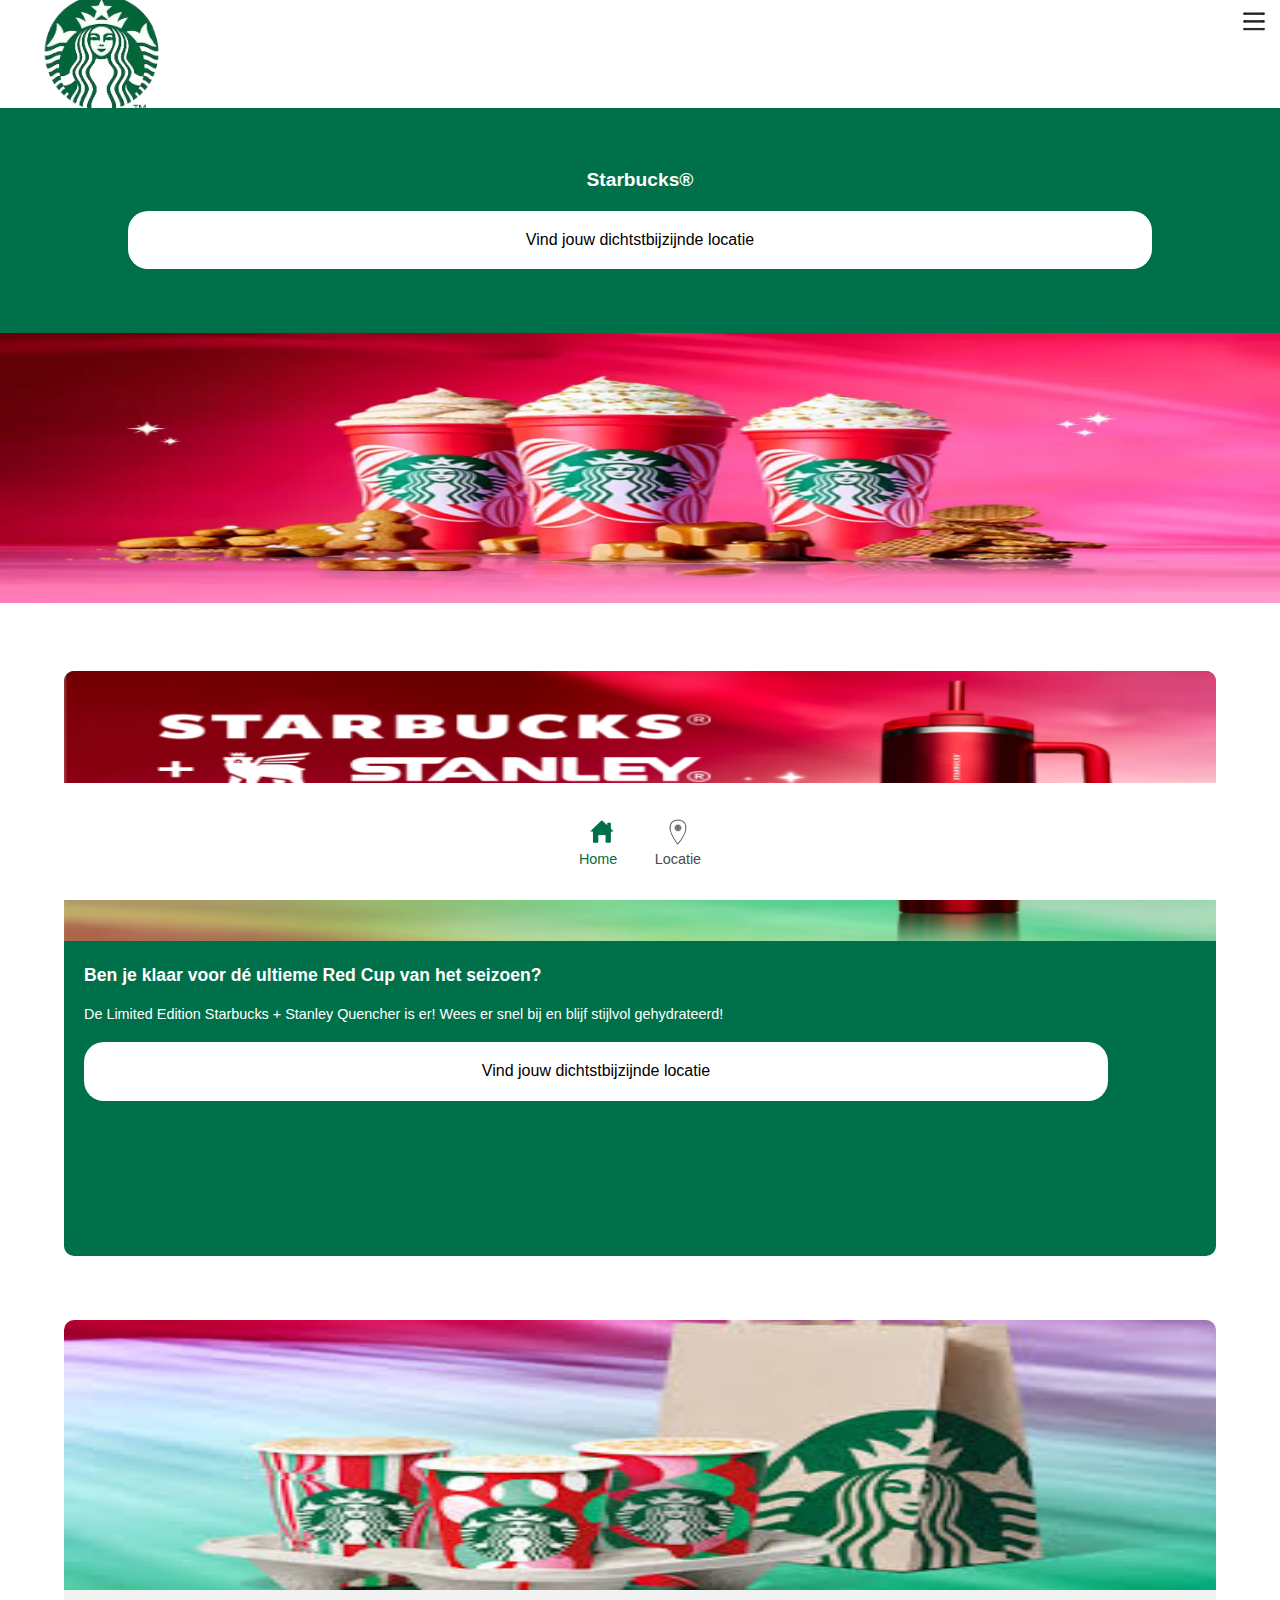
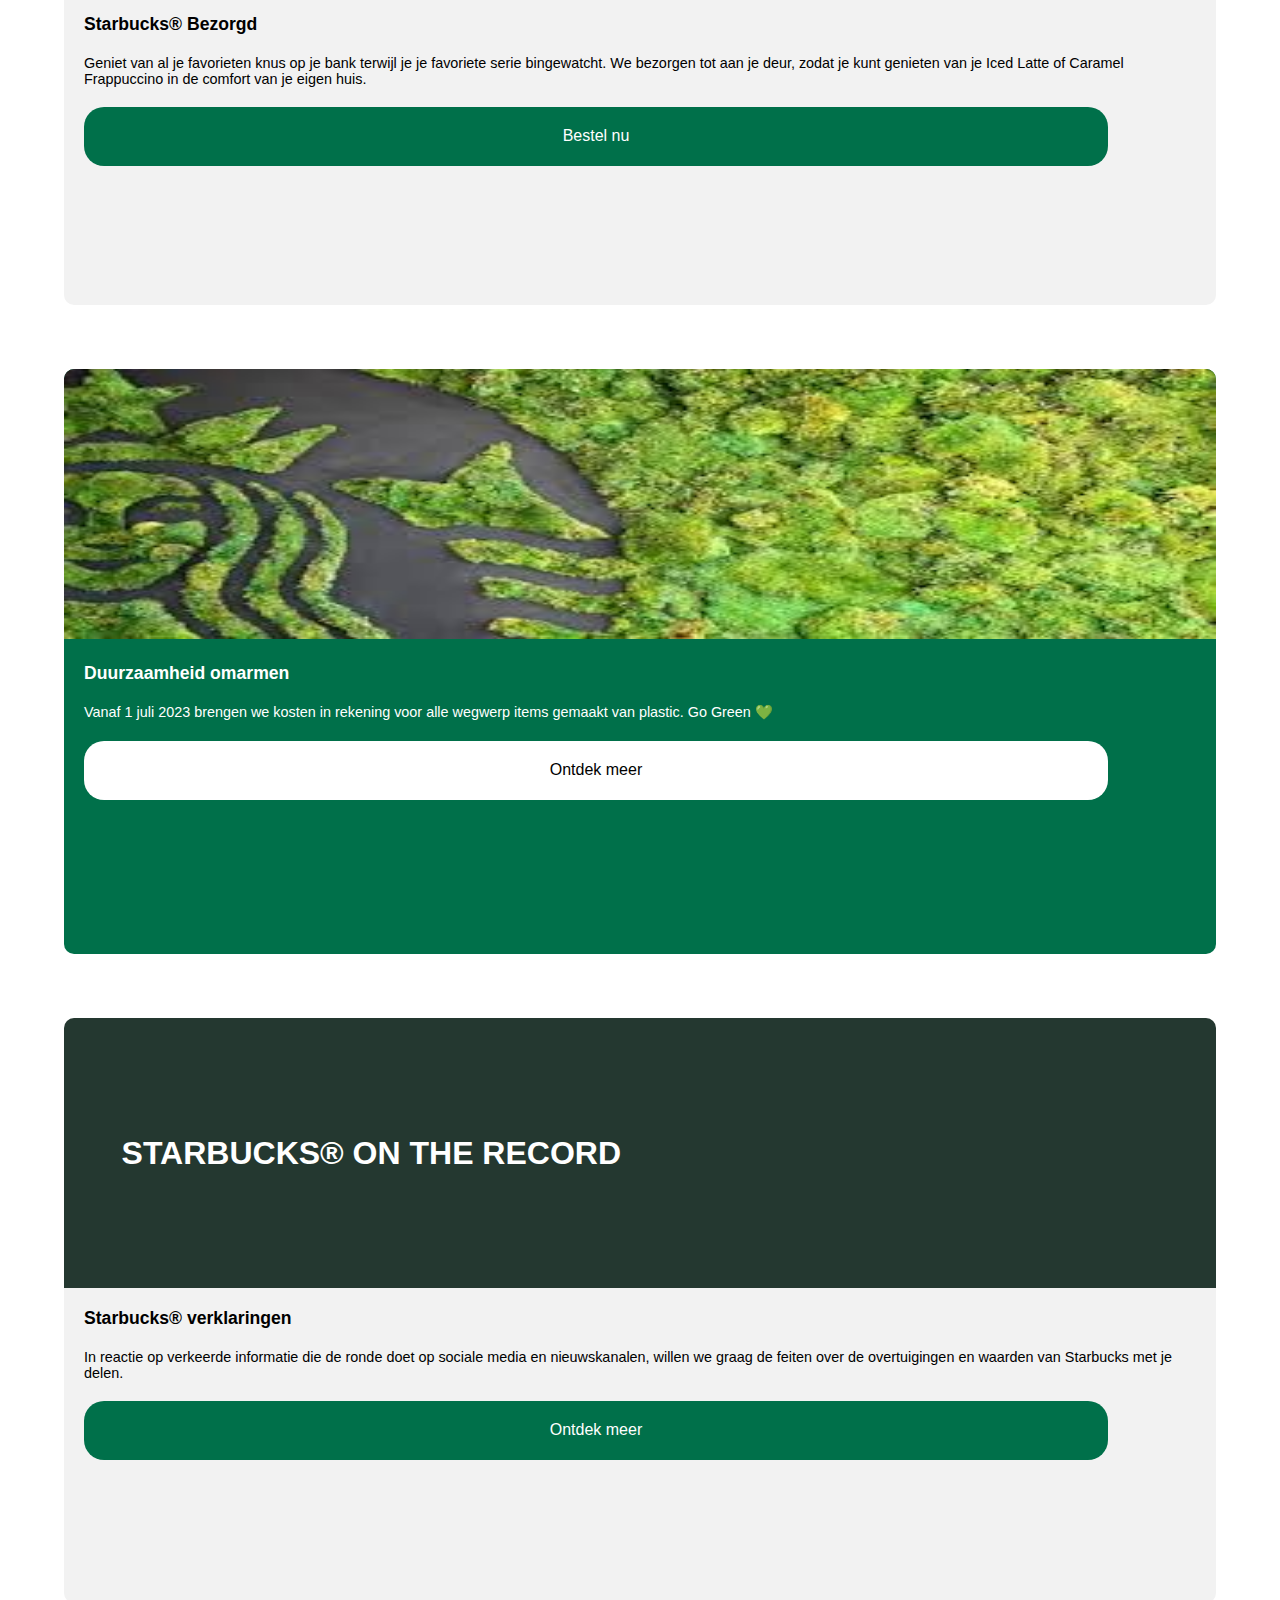
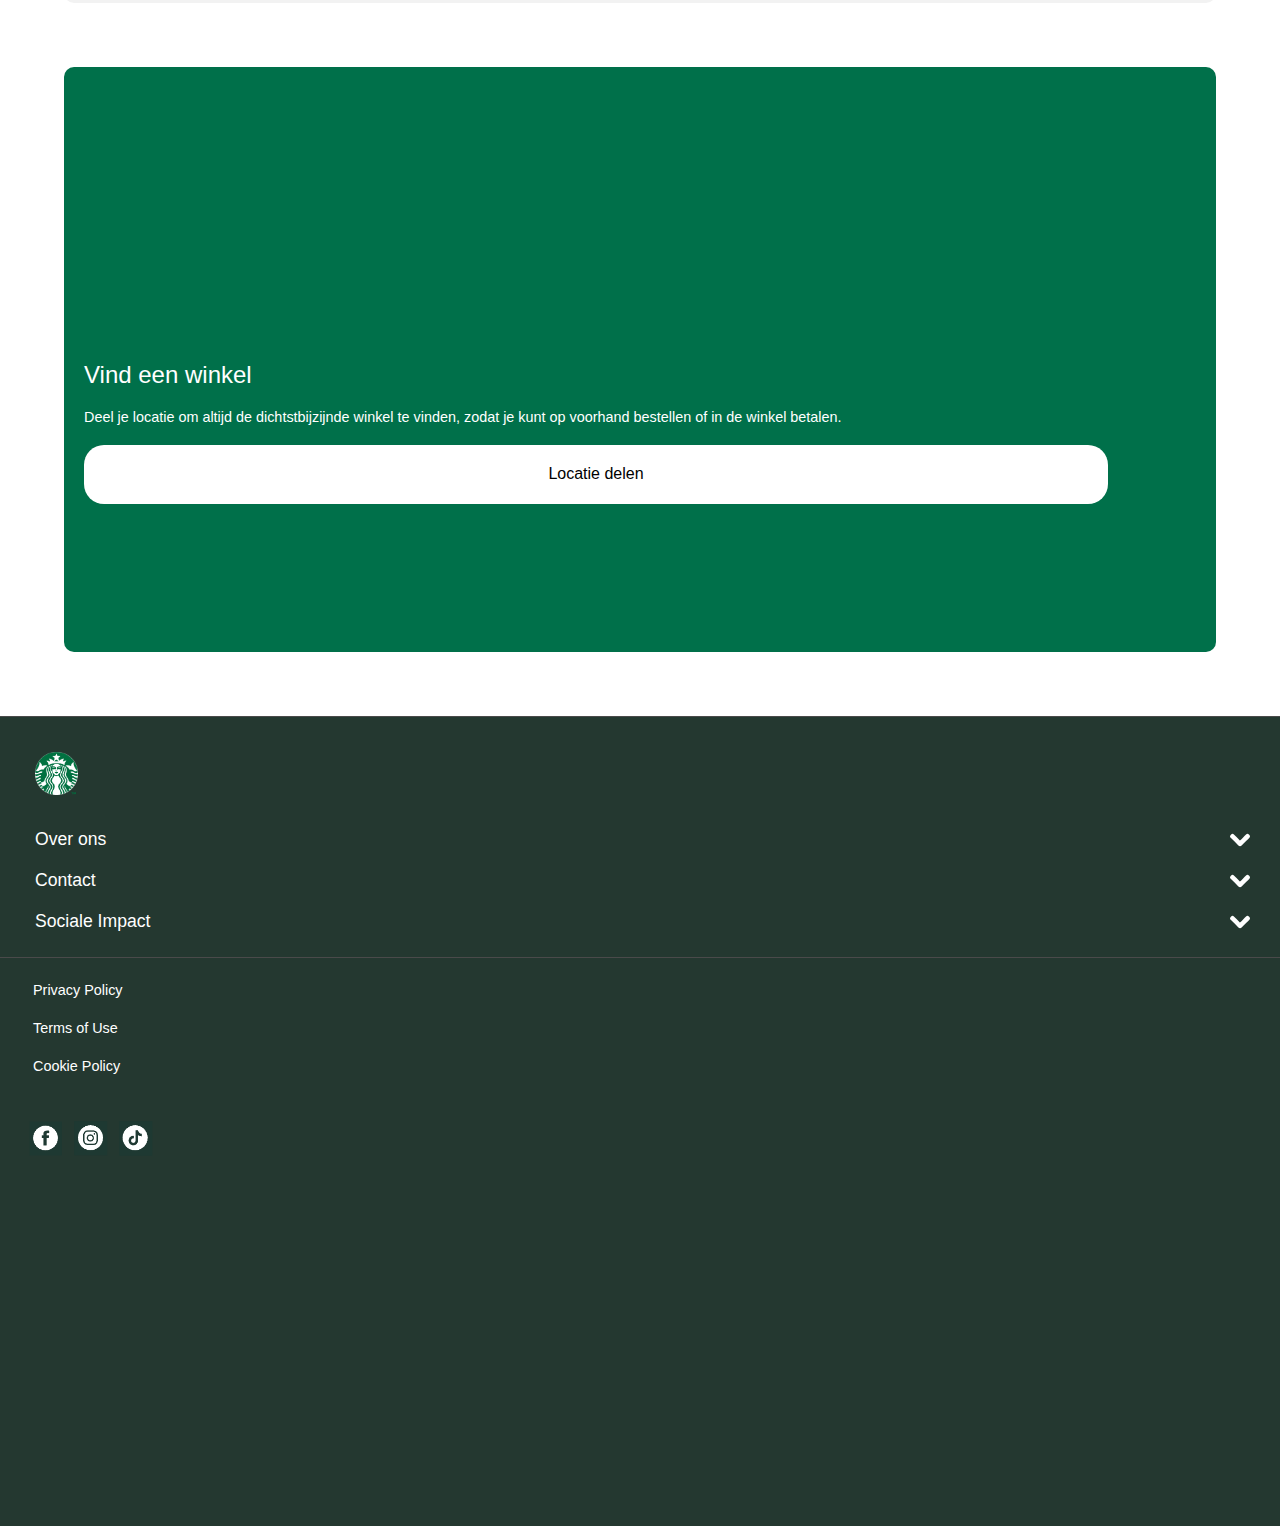
==== index.html @ 9bead836 "javascript onderdelen toegevoegd en pagina 2 begonnen" ====
<!DOCTYPE html>
<html lang="nl">
	
	<head>
		<meta charset="UTF-8">
		<meta name="author" content="Tessa Strijbis">
		<meta name="viewport" content="width=device-width, initial-scale=1">
		<title>Homepagina | Starbucks</title>
		
		<link href="styles/style.css" rel="stylesheet">
		<link rel="icon" type="image/svg+xml" href="images/logo.svg">
	</head>

	<body>
		<header>
			<a href="#"><img src="images/logo.svg" alt="Dit is een afbeelding van het logo van Starbucks."></a>
			<button aria-hidden="true"><img src="images/afbeelding_hamburger-menu.png" alt=""></button>

			<nav>
				<button aria-hidden="true">
					<img src="images/afbeelding_menu_sluiten.png" alt="">
				</button>

				<div>
					<ul class="menu_onderdeel_1">
						<li><a class="huidige_pagina">Home</a></li>
						<li><a href="#">Menu</a></li>
						<li><a href="#">Onze koffies</a></li>
						<li><a href="#">Bezorging</a></li>
						<li><a href="#">Verantwoordelijkheid</a></li>
						<li><a href="#">Carrière</a></li>
						<li><a href="#">Studentenkorting</a></li>
					</ul>
			
					
					<a href="#">Vind een winkel</a>
					
					<details>
						<summary>Nederlands</summary>
						<ul>
							<li><a href="#">English</a></li>
							<li><a href="#">Nederlands</a></li>
						</ul>
					</details>	
				</div>
				
				<details>
					<summary>Over ons</summary>
					<ul>
						<li><a href="#">Over ons</a></li>
						<li><a href="#">Onze koffies</a></li>
						<li><a href="#">Starbucks Verhalen & Nieuws</a></li>
						<li><a href="ready_to_drink.html">Starbucks® Ready to Drink</a></li>
					</ul>
				</details>
		
				<details>
					<summary>Contact</summary>
					<ul>
						<li><a href="#">Werken bij Starbucks</a></li>
						<li><a href="#">Contact</a></li>
					</ul>
				</details>
		
				<details>
					<summary>Sociale Impact</summary>
					<ul>
						<li><a href="#">Verantwoordelijkheid</a></li>
						<li><a href="#">Duurzaamheid omarmen</a></li>
					</ul>
				</details>
			</nav>
		</header>
	
		<main>
			<section class="inleiding">
				<h1>Starbucks®</h1>
				<a href="#">Vind jouw dichtstbijzijnde locatie</a>
			</section>	
	
			<section class="feestdagen_container">
				<h2>De feestdagen klassiekers zijn terug</h2>
				<img src="images/afbeelding_feestdagen_klassiekers.webp" alt="Een afbeelding van drie verschillende drankjes. De drankjes die getoond worden zijn: Gingerbread Latte, Toffee Nut Latte en Stroopwafel Latte.">
			</section>
			
			<section class="groene_container">
				<!-- <h3>Starbucks® + Stanley®</h3>
				<p>Jouw favoriete formaat, hele dag de ideale temperatuur</p>
				<p>Limited edition</p>
				-->
				<img src="images/afbeelding_stanleycup.webp" alt="Een afbeelding van een actie waarbij je je favoriete drankjes van Starbucks nu in een Stanley Cup kan drinken.">
	
				<h2>Ben je klaar voor dé ultieme Red Cup van het seizoen?</h2>
				<p>De Limited Edition Starbucks + Stanley Quencher is er! Wees er snel bij en blijf stijlvol gehydrateerd!</p>
				<a href="#">Vind jouw dichtstbijzijnde locatie</a>
			</section>
			
			<section class="grijze_container">
				<img src="images/afbeelding_starbucks_bezorging.jpeg" alt="Een afbeelding van een aantal Starbucks drankjes die verpakt zijn voor bezorging.">
				<h2>Starbucks® Bezorgd</h2>
				<p>Geniet van al je favorieten knus op je bank terwijl je je favoriete serie bingewatcht. We bezorgen tot aan je deur, zodat je kunt genieten van je Iced Latte of Caramel Frappuccino in de comfort van je eigen huis.</p>
				<a href="#">Bestel nu</a>
			</section>
	
			<section class="groene_container">
				<img src="images/afbeelding_duurzaamheid.jpeg" alt="Het logo van Starbucks weergegeven met groene planten.">
				<h2>Duurzaamheid omarmen</h2>
				<p>Vanaf 1 juli 2023 brengen we kosten in rekening voor alle wegwerp items gemaakt van plastic. Go Green 💚</p>
				<a href="#">Ontdek meer</a>
			</section>
	
			<section class="grijze_container">
				<article><h3>Starbucks® on the record</h3></article>
				<h2>Starbucks® verklaringen</h2>
				<p>In reactie op verkeerde informatie die de ronde doet op sociale media en nieuwskanalen, willen we graag de feiten over de overtuigingen en waarden van Starbucks met je delen.</p>
				<a href="#">Ontdek meer</a>
			</section>
	
			<section class="groene_container">
				<iframe src="https://www.google.com/maps/embed?pb=!1m18!1m12!1m3!1d1209208.2639000192!2d4.706826622994318!3d52.223851711406134!2m3!1f0!2f0!3f0!3m2!1i1024!2i768!4f13.1!3m3!1m2!1s0x47c609c3db87e4bb%3A0xb3a175ceffbd0a9f!2sNederland!5e1!3m2!1snl!2snl!4v1732460500712!5m2!1snl!2snl" allowfullscreen="" loading="lazy" referrerpolicy="no-referrer-when-downgrade"></iframe>
				<h2>Vind een winkel</h2>
				<p>Deel je locatie om altijd de dichtstbijzijnde winkel te vinden, zodat je kunt op voorhand bestellen of in de winkel betalen.</p>
				<button>Locatie delen</button>
			</section>
	
			<script defer src="scripts/script.js"></script>
		</main>
		
		<footer>
			<section class="algemene_onderdelen_footer">
				<div>
					<a href="#"><img src="images/afbeelding_logo_goeieversie.png" alt="Dit is een afbeelding van het logo van Starbucks."></a>
	
					<details>
						<summary>Over ons</summary>
						<ul>
							<li><a href="#">Over ons</a></li>
							<li><a href="#">Onze koffies</a></li>
							<li><a href="#">Starbucks Verhalen & Nieuws</a></li>
							<li><a href="#">Starbucks® Ready to Drink</a></li>
						</ul>
					</details>
			
					<details>
						<summary>Contact</summary>
						<ul>
							<li><a href="#">Werken bij Starbucks</a></li>
							<li><a href="#">Contact</a></li>
						</ul>
					</details>
			
					<details>
						<summary>Sociale Impact</summary>
						<ul>
							<li><a href="#">Verantwoordelijkheid</a></li>
							<li><a href="#">Duurzaamheid omarmen</a></li>
						</ul>
					</details>
				</div>
		
				<ul class="algemene_onderdelen_footer_item">
					<li><a href="#">Privacy Policy</a></li>
					<li><a href="#">Terms of Use</a></li>
					<li><a href="#">Cookie Policy</a></li>
				</ul>

				<ul class="algemene_onderdelen_footer_social_media">
					<li><img src="images/afbeelding_facebook_logo.svg" alt=""></li>
					<li><img src="images/afbeelding_instagram_logo.svg" alt=""></li>
					<li><img src="images/afbeelding_tiktok_logo.svg" alt=""></li>
				</ul>
			</section>

			<section class="fixed_footer">
				<div class="footer_item actief">
					<img src="images/afbeelding_huis_icoon.svg" alt="Dit is een afbeelding van een huis icoon.">
					<h2>Home</h2>
				</div>
				<div class="footer_item">
					<img src="images/afbeelding_locatie_icoon.svg" alt="Dit is een afbeelding van een locatie icoon.">
					<h2>Locatie</h2>
				</div>
			</section>
		</footer>
	</body>
	
</html>
---- styles/style.css ----
/* Algemene code */
:root {
	--primaireKleur: #00704A; 
	--secundaireKleur: white;
	--tertaireKleur: #F2F2F2; 
	--quaternaireKleur: #243830;
}

* {
	font-family: sans-serif;
	margin: 0;
	position: relative;
}

h2 {
	font-size: 1.1em;
}

p {
	font-size: 0.9em;
}

summary {
	display: flex;
	align-items: center; 
	justify-content: space-between;
}
 
summary::after { /* Inspiratie voor deze code heb ik gehaald uit de volgende site https://www.sitepoint.com/style-html-details-element/ */
	content: '';
	width: 20px;
	height: 20px;
	background: url('../images/afbeelding_pijltje_wit.svg');
	background-size: cover;
	transition: 0.2s;
}
  
details[open] > summary::after { /* Inspiratie voor deze code heb ik gehaald uit dezelfde site sitepoint als hierboven. */
	transform: rotate(180deg);
}


/* ----------------------------------------------------------- Header ------------------------------------------------------------ */
header {
	display: flex;
	align-items: center;
	justify-content: space-between;
	height: 12vh;
}

header img {
	width: 13vw;
	height: 13vh;
}

header button img {
	width: 2.5em;
	height: 2em;
	margin-left: auto;
}

header summary {
	margin-left: 35px;
	padding-right: 40px;
	padding-bottom: 10px;
}

header summary::after {
	background: url('../images/afbeelding_pijltje_grijs.svg');
}


/* Navigatie */
nav {
	position:fixed;
 	left:0;
  	right:0;
  	top:0;
  	bottom:0;
  
  	translate:-100% 0%;
  	transition:translate .7s;

	background-color: var(--secundaireKleur);
	z-index: 15;
}

nav button {
	margin-left: auto;
	padding-top: 17px;
}

nav a {
	text-decoration: none;
}

nav ul {
	list-style: none;
}

nav div {
	border-top: 1px solid;
	border-bottom: 1px solid;
	border-color: #E0E0E0;
}

nav div ul:nth-of-type(2) {
	font-size: 1em;
	padding: 8px;
}

nav.toonMenu {
	translate:0% 0%;
}

.menu_onderdeel_1 {
	font-size: 1.2em;
	padding: 8px;
}

.menu_onderdeel_1 li {
	padding-top: 10px;
	padding-bottom: 10px;
}

.menu_onderdeel_1 a {
	color: black;
}

.huidige_pagina {
	font-weight: 600;
}


/* ----------------------------------------------------- Pagina 1 - Homepagina ---------------------------------------------------- */

/* Inleidend onderdeel - Pagina 1 */
.inleiding {
	background-color: var(--primaireKleur, green);
	width: 100vw;
	height: 25vh;

	display: flex;
	flex-direction: column;
	justify-content: flex-end;
	align-items: center;

}

.inleiding h1 {
	color: var(--secundaireKleur);
	font-size: 1.2em;
}

.inleiding a, .groene_container a, button {
	text-decoration: none;
	border-radius: 20px;
	background-color: var(--secundaireKleur);
	color: black;
	border: none;
	font-size: 1em;
	
	height: 6.5vh;
	width: 80vw;

	display: flex;
	justify-content: center;
	align-items: center;
	margin-bottom: 5%;
}

.feestdagen_container {
	position: relative;
}

.feestdagen_container img {
	width: 100vw;
	height: 30vh;
}

.feestdagen_container h2 {
	position: absolute;
	color: var(--secundaireKleur);
	font-size: 1em;
	width: 29%;
	margin-left: 2.5%;
	margin-top: 2%;
	font-weight: 500;
}


/* Groene vlakken - Pagina 1 */
.groene_container {
	background-color: var(--primaireKleur, green);
	color: var(--secundaireKleur);
	border-radius: 10px;

	margin: 5%;
	width: 90vw;
	height: 65vh;
}

.groene_container img {
	width: 90vw;
	height: 30vh;
	border-radius: 10px 10px 0 0;
}

.groene_container h2, p, a {
	margin: 20px;
}

.groene_container:last-of-type h2 {
	font-size: 1.5em;
	font-weight: 500;
}

.groene_container iframe {
	width: 90vw;
	height: 30vh;
	border: none;
	border-radius: 10px 10px 0 0;
}

.groene_container:last-of-type button {
	margin: 20px
}


/* Grijze vlakken - Pagina 1 */
.grijze_container {
	background-color: var(--tertaireKleur);
	border-radius: 10px;

	margin: 5%;
	width: 90vw;
	height: 65vh;
}

.grijze_container article {
	background-color: var(--quaternaireKleur);
	color: var(--secundaireKleur);

	width: 90vw;
	height: 30vh;
	border-radius: 10px 10px 0 0;

	display: flex;
	align-items: center;
}

.grijze_container img {
	width: 90vw;
	height: 30vh;
	border-radius: 10px 10px 0 0;
}

.grijze_container h2, p, a {
	margin: 20px;
}

.grijze_container a {
	text-decoration: none;
	border-radius: 20px;
	background-color: var(--primaireKleur);
	color: var(--secundaireKleur);
	
	height: 6.5vh;
	width: 80vw;

	display: flex;
	justify-content: center;
	align-items: center;
	margin-bottom: 5%;
}

.grijze_container h3 {
	text-transform: uppercase;
	font-size: 2em;
	color: var(--secundaireKleur);

	width: 40vw;
	margin-left: 5%;
}

/* --------------------------------------------------------- Footer ---------------------------------------------------------------- */
footer ul {
	padding: 8px;
	list-style: none;
} 

footer details {
	padding-left: 20px;
	padding-right: 15px;
}

footer section h2 {
	font-weight: 500;
	font-size: 0.9em;
	padding-left: 1.3em;
	padding-right: 1.3em;
}


/* Footer - deel 1 */
.algemene_onderdelen_footer {
	background-color: var(--quaternaireKleur);
	color: var(--secundaireKleur);
	height: 90vh;
}

.algemene_onderdelen_footer div {
	border-top: 1px solid;
	border-bottom: 1px solid;
	border-color: #4A4A4A;
	padding: 15px;
}

footer a {
	text-decoration: none;
	color: var(--secundaireKleur);
	font-size: 0.9em;
}

.algemene_onderdelen_footer a img {
	width: 3em;
	height: 3em;
	border-radius: 200px;
	padding-top: 20px;
	padding-bottom: 20px;
}

.algemene_onderdelen_footer summary {
	padding: 10px 0;
	font-size: 1.1em;
}

.algemene_onderdelen_footer_item {
	display: grid;
	row-gap: 20px;
	margin-top: 15px;
	margin-left: 5px;
}

.algemene_onderdelen_footer_social_media {
    display: flex;
    flex-direction: row;
    gap: 10px;
	margin-left: 20px;
	margin-top: 30px;
}

.algemene_onderdelen_footer_social_media li {
    list-style: none;
}

.algemene_onderdelen_footer_social_media li img{
    width: 35px; 
    height: 35px;
}


/* Footer - deel 2 */
.fixed_footer {
	background-color: var(--secundaireKleur);
	height: 13vh;
	color: #4A4A4A;
	display: flex;
	justify-content: center;
	align-items: center;

	position: fixed;
    bottom: 0;
    width: 100%
}

.footer_item img {
	width: 30px;
	height: 30px;
	margin-left: 1.7em;
}

.actief {
	color: var(--primaireKleur);
}


/* ----------------------------------------------------- Pagina 2 - Ready to Drink ---------------------------------------------------- */
header[data-page="pagina2"] h1{
    font-size: 1.3em;
	text-transform: uppercase;
	color: var(--primaireKleur);
}
.groene_container_pagina2 {
    background-color: var(--primaireKleur);
	height: 100vh;
	position: relative;
	display: grid;           
    justify-content: center;  
}

.groene_container_pagina2 h2 {
	text-transform: uppercase;
	color: var(--secundaireKleur);
	font-size: 1.6em;
	width: 60vw;

	position: absolute;
    top: 3%;
	margin-left: 33px;
	z-index: 2;
}

.groene_container_pagina2 video {
	top: 11%;
	width: 86vw;
	height: 60vh;
}

#aanpasbare_linktekst {
	background-color: var(--secundaireKleur);
	color: var(--primaireKleur);
	text-decoration: none;
	border-radius: 20px;
	font-size: 1.1em;
	height: 8vh;
	width: 270px;
	font-weight: 550;

	display: flex;
	justify-content: center;
	align-items: center;
}

.groene_container_pagina2 div {
	display: flex;
	flex-direction: row;
}

.groene_container_pagina2 button {
	width: 20px;
}
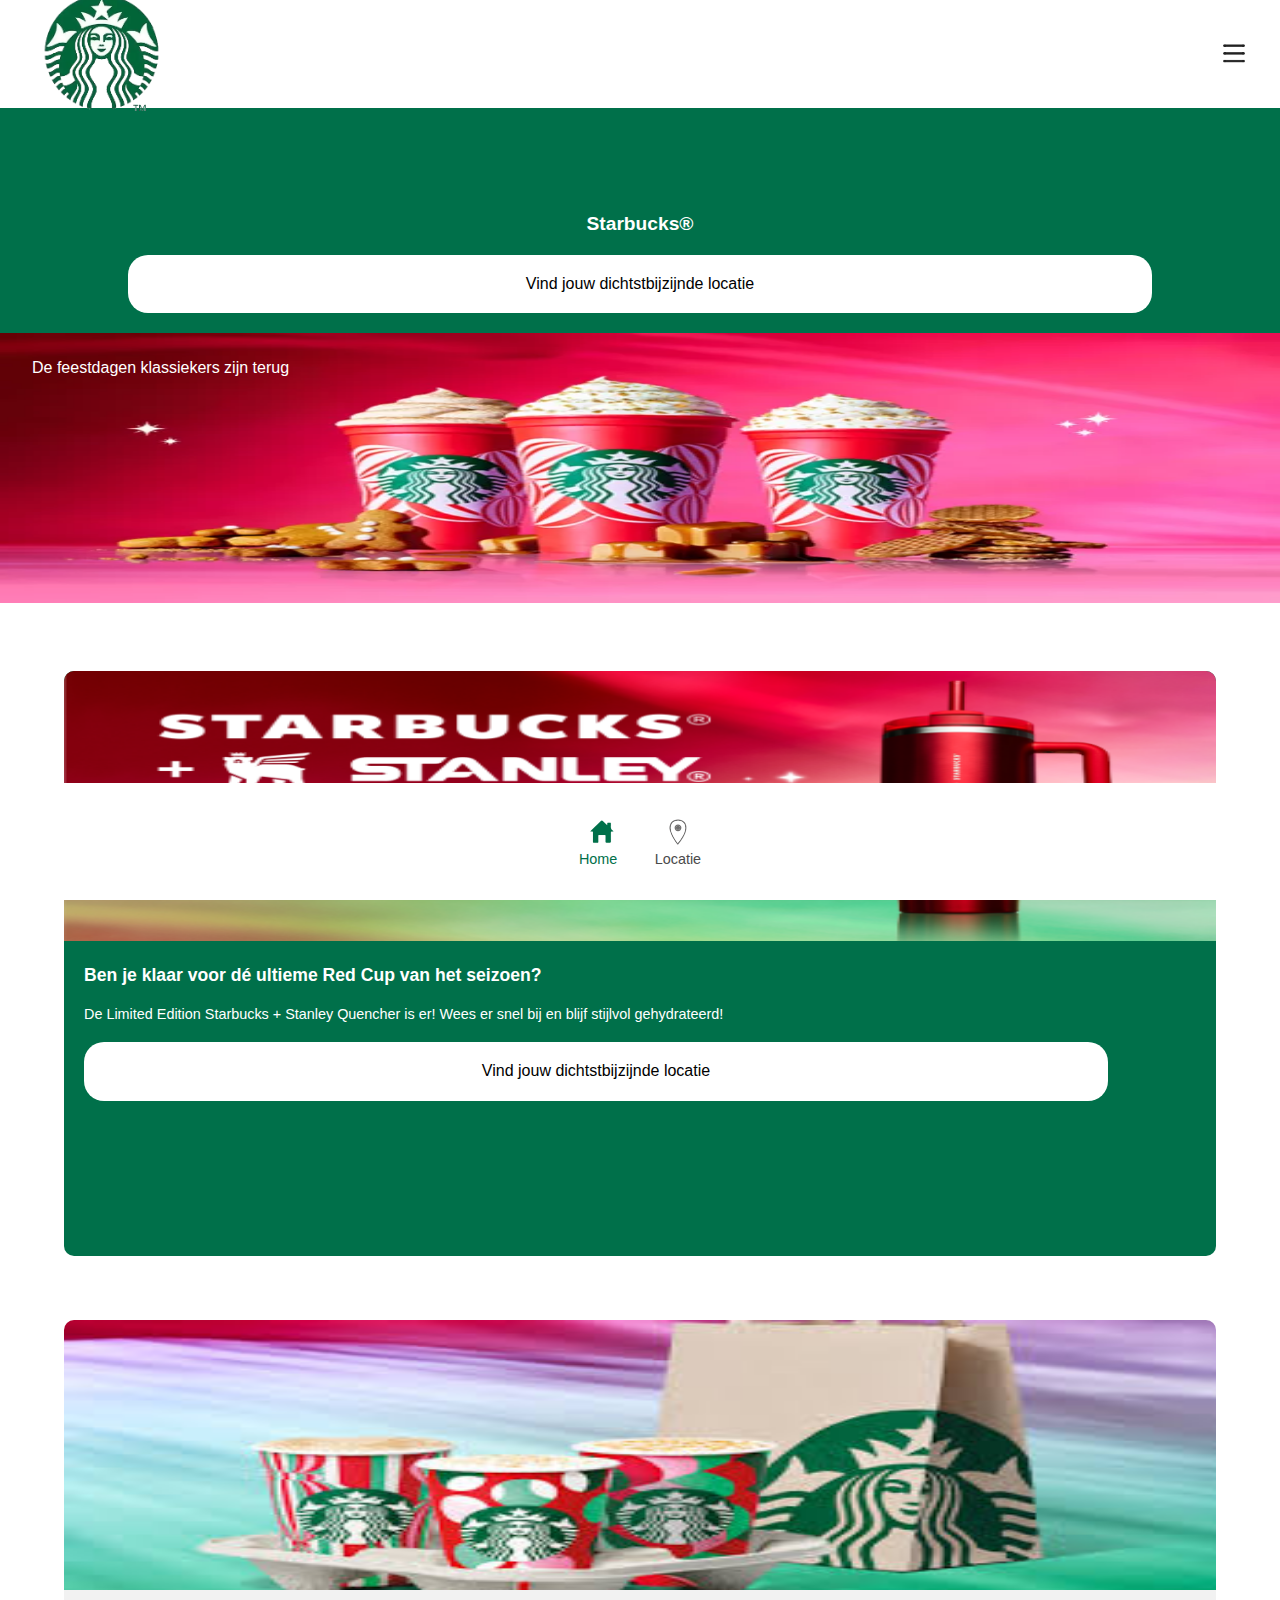
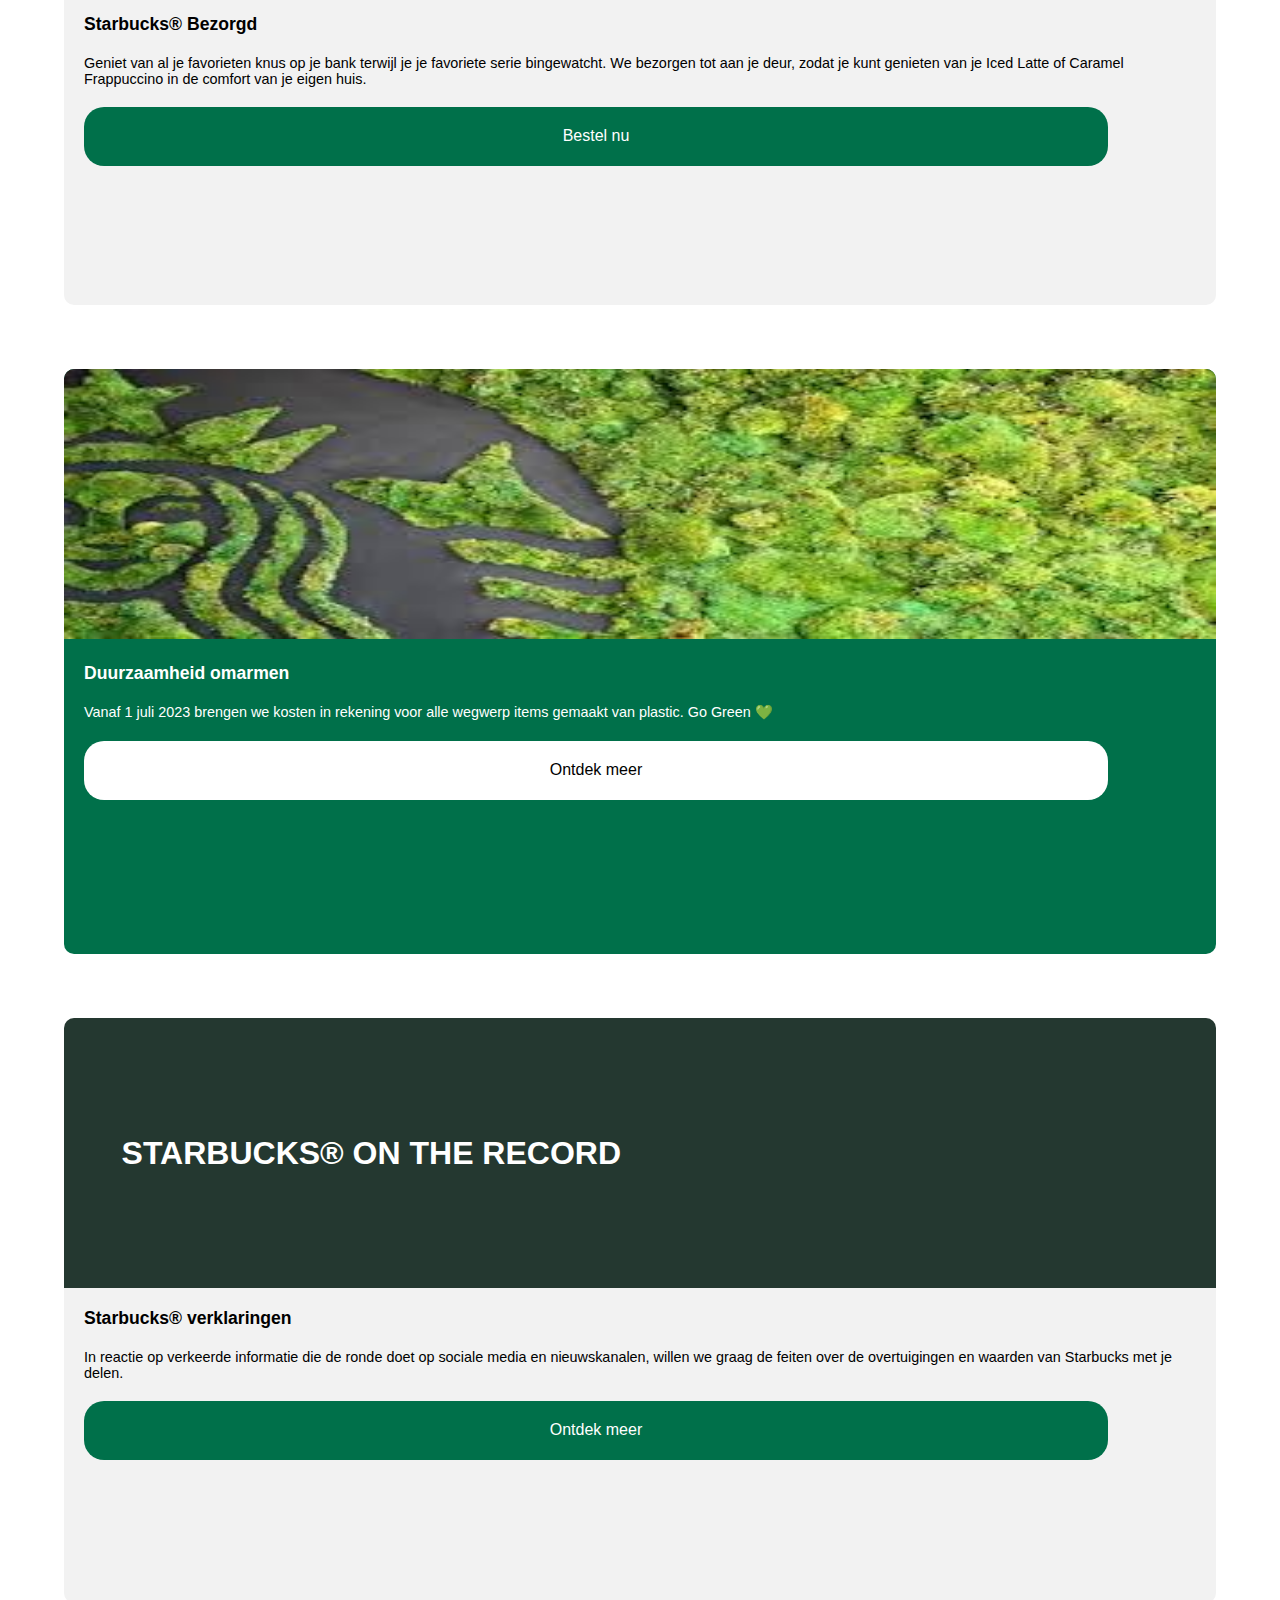
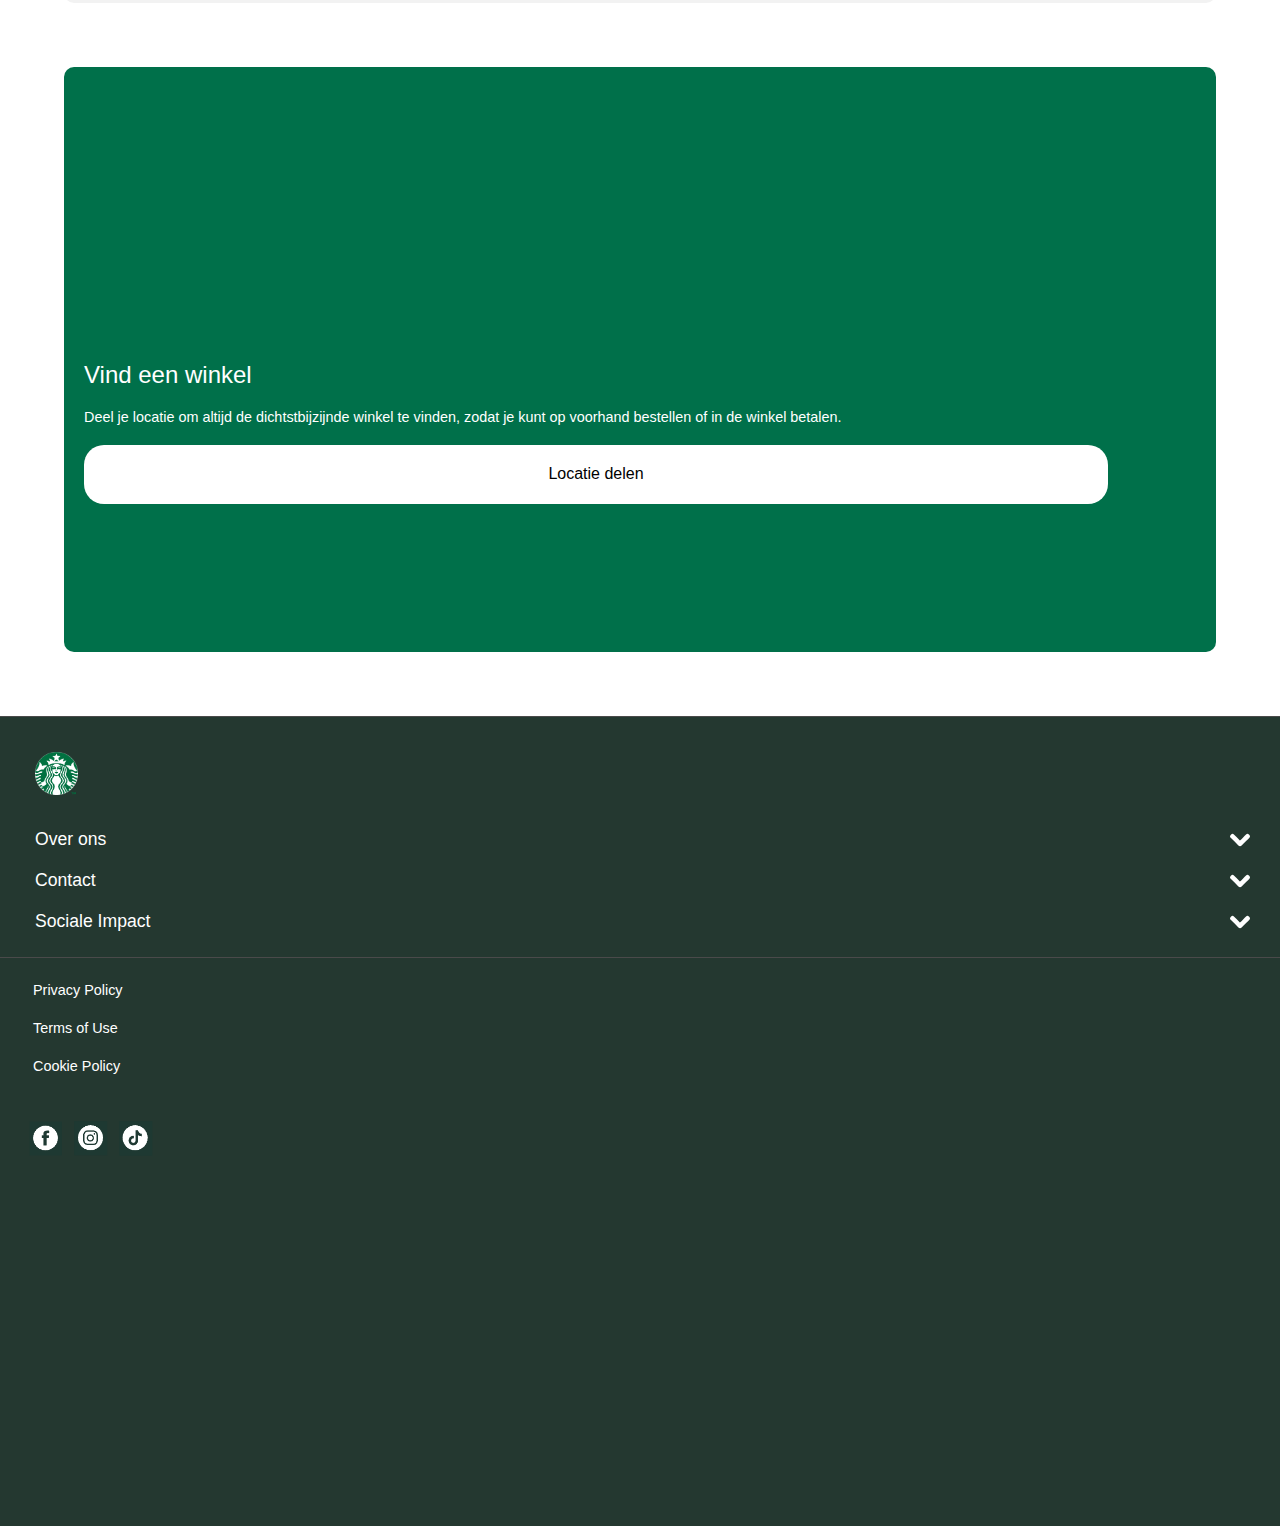
==== commit 75a33611: "pagina 2 voornamelijk aangepast" ====
--- a/index.html
+++ b/index.html
@@ -123,7 +123,6 @@
 				<button>Locatie delen</button>
 			</section>
 	
-			<script defer src="scripts/script.js"></script>
 		</main>
 		
 		<footer>
@@ -137,7 +136,7 @@
 							<li><a href="#">Over ons</a></li>
 							<li><a href="#">Onze koffies</a></li>
 							<li><a href="#">Starbucks Verhalen & Nieuws</a></li>
-							<li><a href="#">Starbucks® Ready to Drink</a></li>
+							<li><a href="ready_to_drink.html">Starbucks® Ready to Drink</a></li>
 						</ul>
 					</details>
 			
@@ -182,6 +181,8 @@
 				</div>
 			</section>
 		</footer>
+
+		<script defer src="scripts/script.js"></script>
 	</body>
 	
 </html>
--- a/styles/style.css
+++ b/styles/style.css
@@ -9,15 +9,6 @@
 * {
 	font-family: sans-serif;
 	margin: 0;
-	position: relative;
-}
-
-h2 {
-	font-size: 1.1em;
-}
-
-p {
-	font-size: 0.9em;
 }
 
 summary {
@@ -51,6 +42,7 @@
 header img {
 	width: 13vw;
 	height: 13vh;
+	margin: 20px;
 }
 
 header button img {
@@ -92,6 +84,7 @@
 
 nav a {
 	text-decoration: none;
+	margin: 20px;
 }
 
 nav ul {
@@ -152,7 +145,12 @@
 	font-size: 1.2em;
 }
 
-.inleiding a, .groene_container a, button {
+.inleiding a {
+	margin: 20px;
+}
+
+.inleiding a, 
+.groene_container a, button {
 	text-decoration: none;
 	border-radius: 20px;
 	background-color: var(--secundaireKleur);
@@ -166,7 +164,6 @@
 	display: flex;
 	justify-content: center;
 	align-items: center;
-	margin-bottom: 5%;
 }
 
 .feestdagen_container {
@@ -206,7 +203,20 @@
 	border-radius: 10px 10px 0 0;
 }
 
-.groene_container h2, p, a {
+.groene_container h2 {
+	font-size: 1.1em;
+}
+
+.groene_container p {
+	font-size: 0.9em;
+	margin: 20px;
+}
+
+.groene_container h2, 
+.groene_container p, 
+.groene_container a, 
+.grijze_container p, 
+.grijze_container a {
 	margin: 20px;
 }
 
@@ -255,8 +265,13 @@
 	border-radius: 10px 10px 0 0;
 }
 
-.grijze_container h2, p, a {
-	margin: 20px;
+.grijze_container h2 {
+	font-size: 1.1em;
+	margin: 20px;
+}
+
+.grijze_container p {
+	font-size: 0.9em;
 }
 
 .grijze_container a {
@@ -320,6 +335,7 @@
 	text-decoration: none;
 	color: var(--secundaireKleur);
 	font-size: 0.9em;
+	margin: 20px;
 }
 
 .algemene_onderdelen_footer a img {
@@ -391,15 +407,17 @@
 	text-transform: uppercase;
 	color: var(--primaireKleur);
 }
-.groene_container_pagina2 {
+
+.inleiding_pagina2 {
     background-color: var(--primaireKleur);
-	height: 100vh;
+	height: 80vh;
 	position: relative;
 	display: grid;           
     justify-content: center;  
-}
-
-.groene_container_pagina2 h2 {
+	padding-top: 43px;
+}
+
+.inleiding_pagina2 h2 {
 	text-transform: uppercase;
 	color: var(--secundaireKleur);
 	font-size: 1.6em;
@@ -411,7 +429,7 @@
 	z-index: 2;
 }
 
-.groene_container_pagina2 video {
+.inleiding_pagina2 video {
 	top: 11%;
 	width: 86vw;
 	height: 60vh;
@@ -424,7 +442,7 @@
 	border-radius: 20px;
 	font-size: 1.1em;
 	height: 8vh;
-	width: 270px;
+	width: 85vw;
 	font-weight: 550;
 
 	display: flex;
@@ -432,11 +450,56 @@
 	align-items: center;
 }
 
-.groene_container_pagina2 div {
+.quiz {
+	background-color: var(--tertaireKleur);
+	padding: 20px;
+}
+
+.quiz h2 {
+	color: var(--primaireKleur);
+	font-size: 2em;
+}
+
+.quiz a {
+	background-color: var(--primaireKleur);
+	color: var(--secundaireKleur);
+	text-decoration: none;
+	border-radius: 20px;
+	text-transform: uppercase;
+
+	display: flex;
+	justify-content: center;
+	align-items: center;
+
+	margin-top: 10px;
+	margin-bottom: 10px;
+	height: 6.5vh;
+	width: 85vw;
+}
+
+.quiz p {
+	padding-top: 20px;
+	padding-bottom: 20px;
+}
+
+.quiz img {
+	width: 86vw;
+	height: auto;
+	padding-top: 20px;
+}
+
+.drankjes_overzicht button {
+	background-color: #7D8C87;
+	width: 60px;
+	border: 1.5px solid var(--secundaireKleur);
+}
+
+.drankjes_overzicht {
+	background-color: hotpink;
+}
+
+.drankjes_overzicht div {
 	display: flex;
 	flex-direction: row;
-}
-
-.groene_container_pagina2 button {
-	width: 20px;
+	gap: 10px;
 }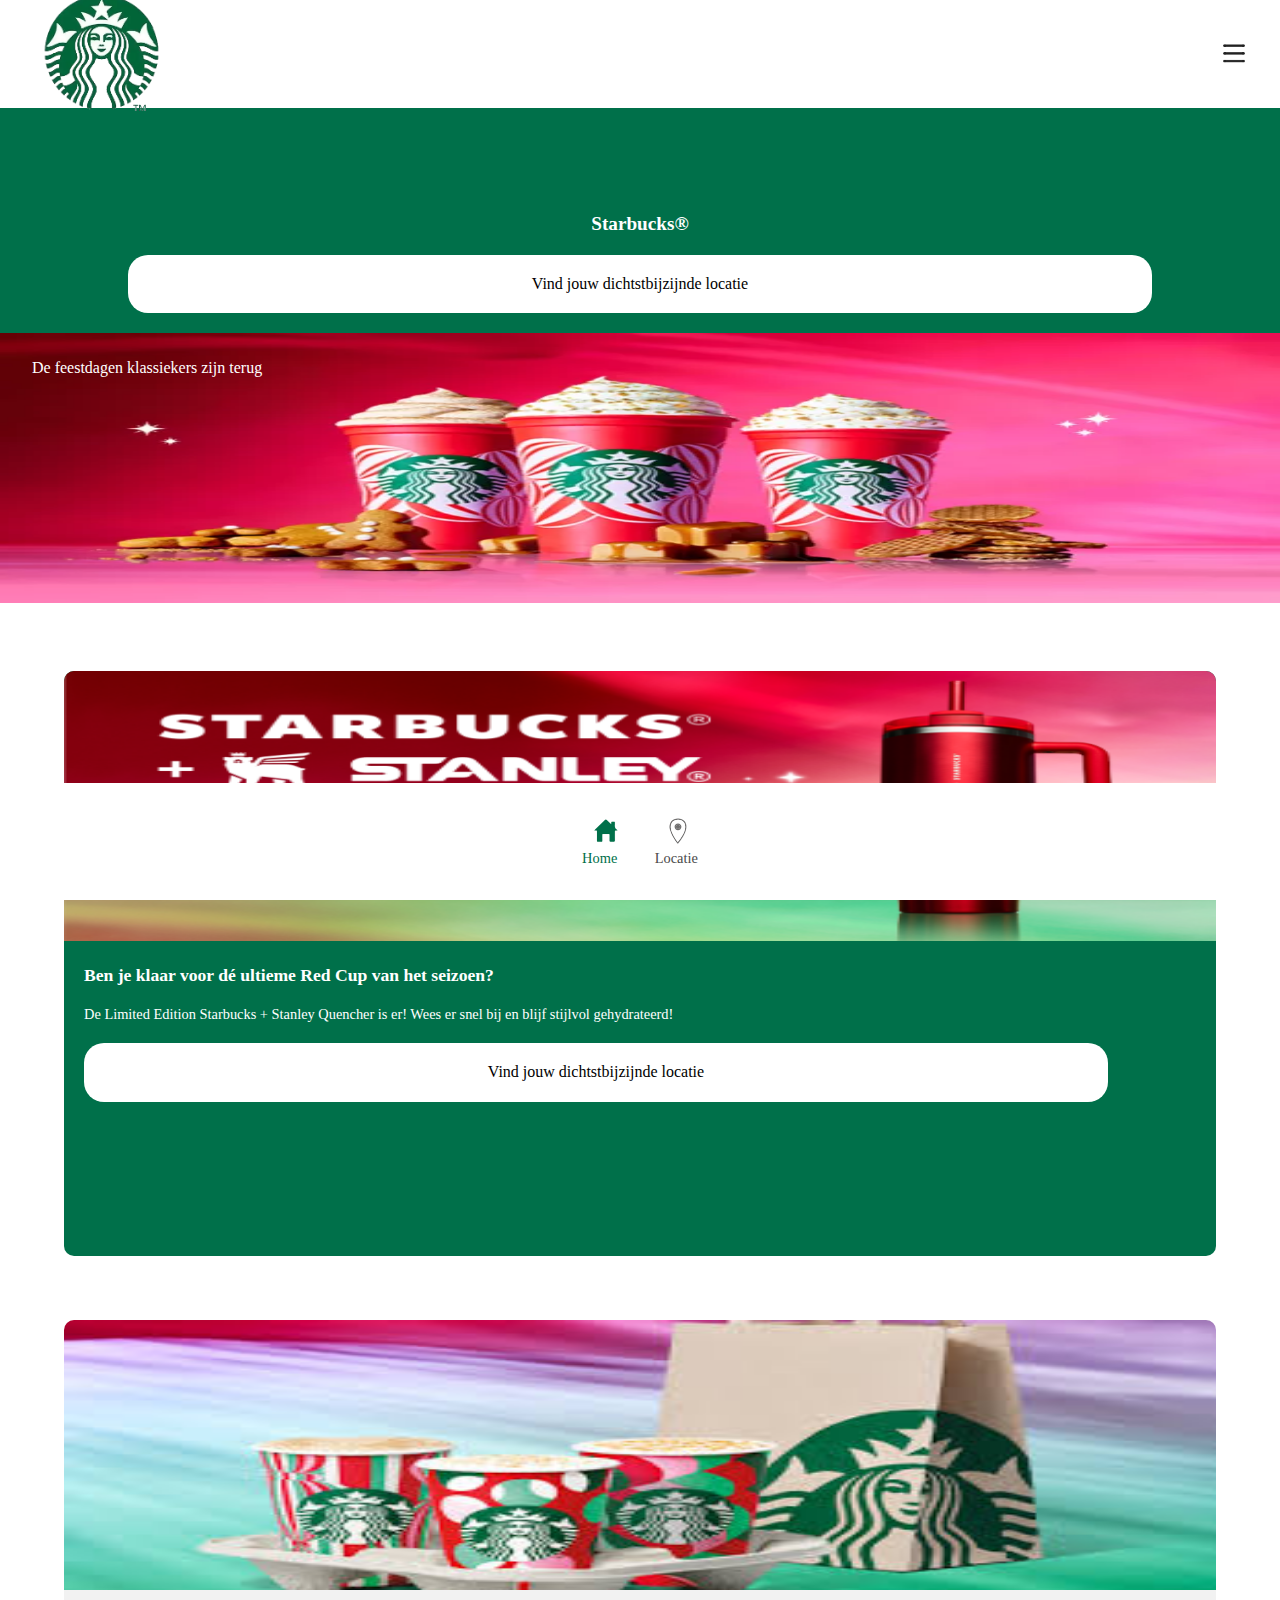
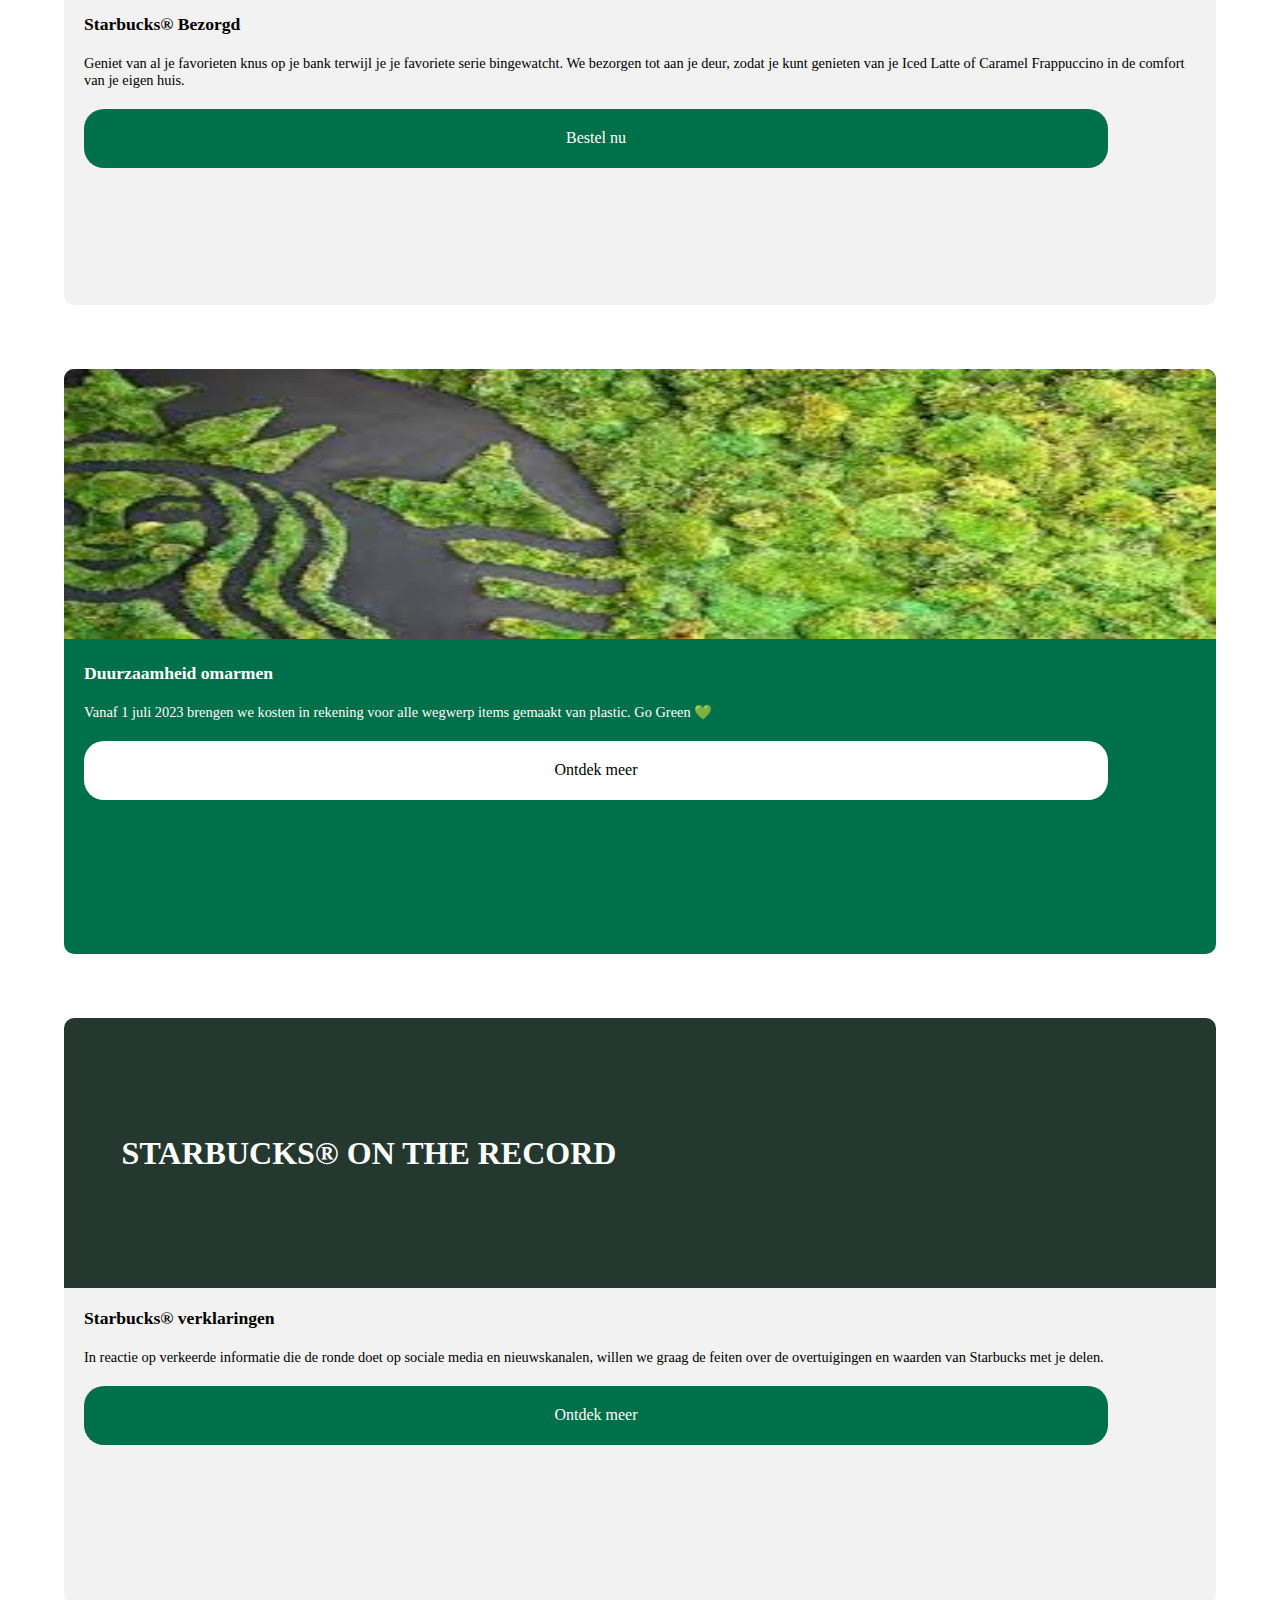
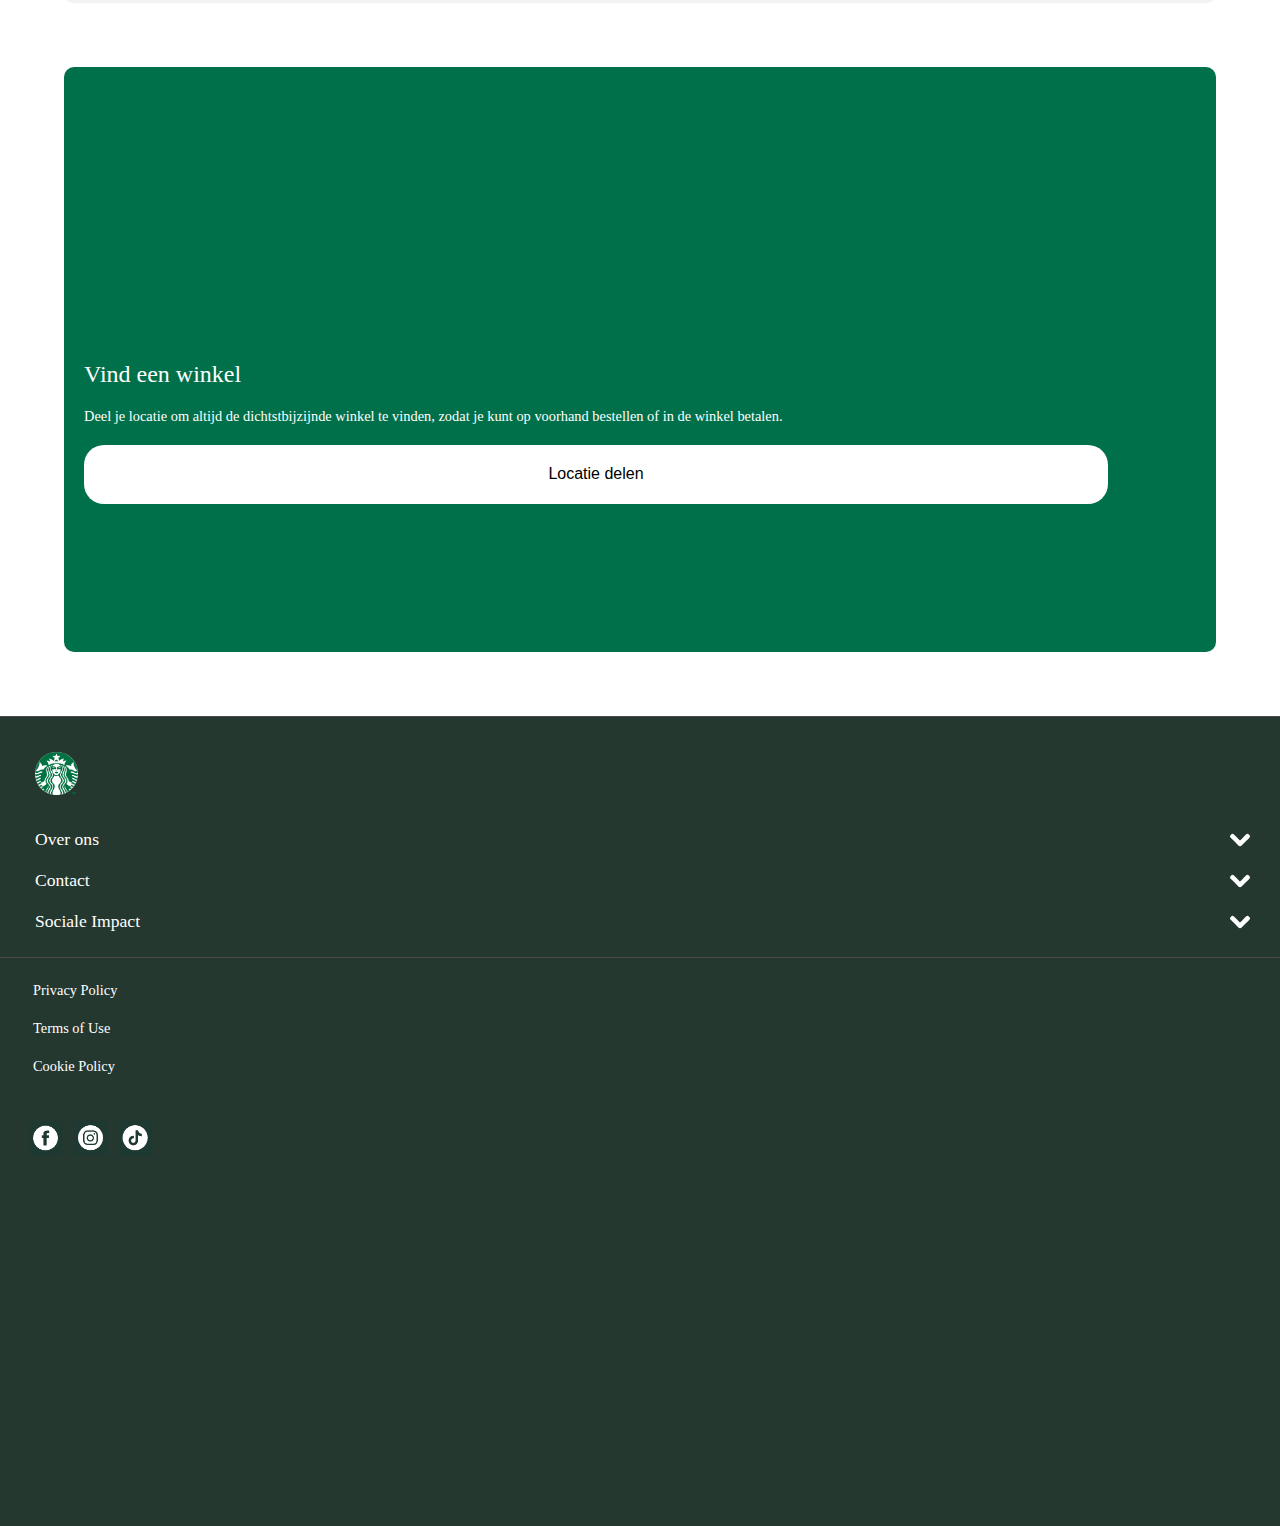
==== commit 2c5dd78b: "aanpassingen" ====
--- a/index.html
+++ b/index.html
@@ -9,6 +9,10 @@
 		
 		<link href="styles/style.css" rel="stylesheet">
 		<link rel="icon" type="image/svg+xml" href="images/logo.svg">
+
+		<link rel="preconnect" href="https://fonts.googleapis.com">
+		<link rel="preconnect" href="https://fonts.gstatic.com" crossorigin>
+		<link href="https://fonts.googleapis.com/css2?family=Lato:ital,wght@0,100;0,300;0,400;0,700;0,900;1,100;1,300;1,400;1,700;1,900&display=swap" rel="stylesheet">
 	</head>
 
 	<body>
@@ -32,8 +36,10 @@
 						<li><a href="#">Studentenkorting</a></li>
 					</ul>
 			
-					
-					<a href="#">Vind een winkel</a>
+					<div>
+						<img src="images/afbeelding_locatie_icoon.svg" alt="Dit is een afbeelding van een locatie icoon.">
+						<a href="#">Vind een winkel</a>
+					</div>
 					
 					<details>
 						<summary>Nederlands</summary>
@@ -84,10 +90,6 @@
 			</section>
 			
 			<section class="groene_container">
-				<!-- <h3>Starbucks® + Stanley®</h3>
-				<p>Jouw favoriete formaat, hele dag de ideale temperatuur</p>
-				<p>Limited edition</p>
-				-->
 				<img src="images/afbeelding_stanleycup.webp" alt="Een afbeelding van een actie waarbij je je favoriete drankjes van Starbucks nu in een Stanley Cup kan drinken.">
 	
 				<h2>Ben je klaar voor dé ultieme Red Cup van het seizoen?</h2>
--- a/styles/style.css
+++ b/styles/style.css
@@ -7,7 +7,7 @@
 }
 
 * {
-	font-family: sans-serif;
+	font-family: ;
 	margin: 0;
 }
 
@@ -91,15 +91,10 @@
 	list-style: none;
 }
 
-nav div {
+nav > div {
 	border-top: 1px solid;
 	border-bottom: 1px solid;
 	border-color: #E0E0E0;
-}
-
-nav div ul:nth-of-type(2) {
-	font-size: 1em;
-	padding: 8px;
 }
 
 nav.toonMenu {
@@ -488,18 +483,149 @@
 	padding-top: 20px;
 }
 
-.drankjes_overzicht button {
-	background-color: #7D8C87;
-	width: 60px;
-	border: 1.5px solid var(--secundaireKleur);
+.extra_starbucks_kennis img {
+	width: 100vw;
+	height: auto;
+	margin-top: 50px;
+	margin-bottom: 20px;
+}
+
+.extra_starbucks_kennis h2 {
+	font-size: 1em;
+	padding-left: 20px;
+}
+
+.extra_starbucks_kennis h3 {
+	font-size: 2em;
+	padding: 20px;
+}
+
+.extra_starbucks_kennis p {
+	padding-left: 20px;
+}
+
+.extra_starbucks_kennis a {
+	text-decoration: none;
+	border-radius: 20px;
+	background-color: var(--primaireKleur);
+	color: var(--secundaireKleur);
+	font-size: 1.1em;
+	margin-left: 20px;
+	margin-top: 20px;
+	height: 7vh;
+	width: 70vw;
+
+	display: flex;
+	justify-content: center;
+	align-items: center;
 }
 
 .drankjes_overzicht {
-	background-color: hotpink;
-}
-
-.drankjes_overzicht div {
-	display: flex;
-	flex-direction: row;
-	gap: 10px;
-}+	background-color: #29473D;
+	color: var(--secundaireKleur);
+	padding: 20px;
+	height: 83vh;
+}
+
+.drankjes_overzicht h2 {
+	font-size: 2em;
+}
+
+.drankjes_overzicht p {
+	margin-top: 15px;
+	margin-bottom: 20px;
+	font-size: 1.2em;
+}
+
+
+/* Hieronder wordt de code van de site: https://codepen.io/shooft/pen/mdBOZLz gebruikt ter inspiratie voor de carrousel. */
+
+.carrousel {
+	position: relative;
+	outline:none;
+}
+  
+.carrousel > ul {
+	margin: 0; 
+	padding: 0;
+	list-style: none;
+	display: flex;
+	overflow: hidden;
+	
+	scroll-snap-type: inline mandatory;
+	scroll-behavior: smooth;
+	
+	-webkit-overflow-scrolling: touch; 
+	-ms-overflow-style: none; 
+	scrollbar-width: none;
+}
+  
+.carrousel > ul::-webkit-scrollbar {
+	display: none;
+}
+  
+.carrousel > ul li {
+	flex-basis: 100%;
+	flex-shrink: 0;
+	scroll-snap-align: center;
+}
+  
+.carrousel > ul li > img {
+	display: block;
+	width: 100%;
+}
+  
+.carrousel > button {
+	position: absolute;
+	width: 3em;
+	aspect-ratio:1/1;
+	bottom: 1em;
+	
+	color: var(--secundaireKleur);
+	background-color: #ddd9;
+	outline: none;
+	box-shadow: inset 0 0 0 1px currentColor;
+	  
+	display:grid;
+	place-items:center;
+	transition: 0.5s;
+}
+  
+.carrousel > .previous {
+	left: 1em;
+}
+  
+.carrousel > .next {
+	right: 1em;
+}
+  
+.carrousel > button::before,
+.carrousel > button::after {
+	content: "";
+	position: absolute;
+	width: 1em; 
+	height: 4px;
+	background-color: currentColor;
+}
+  
+.carrousel > .previous::before {
+	transform-origin: 2px center;
+	transform: translateY(0) rotate(45deg);
+}
+  
+.carrousel > .previous::after {
+	transform-origin: 2px center;
+	transform: translateY(0) rotate(-45deg);
+}
+  
+.carrousel > .next::before {
+	transform-origin: calc(100% - 2px) center;
+	transform: translateY(0) rotate(45deg);
+}
+
+.carrousel > .next::after {
+	transform-origin: calc(100% - 2px) center;
+	transform: translateY(0) rotate(-45deg);
+}
+
+/* Einde van de gebruikte site ter inspiratie voor de carrousel */
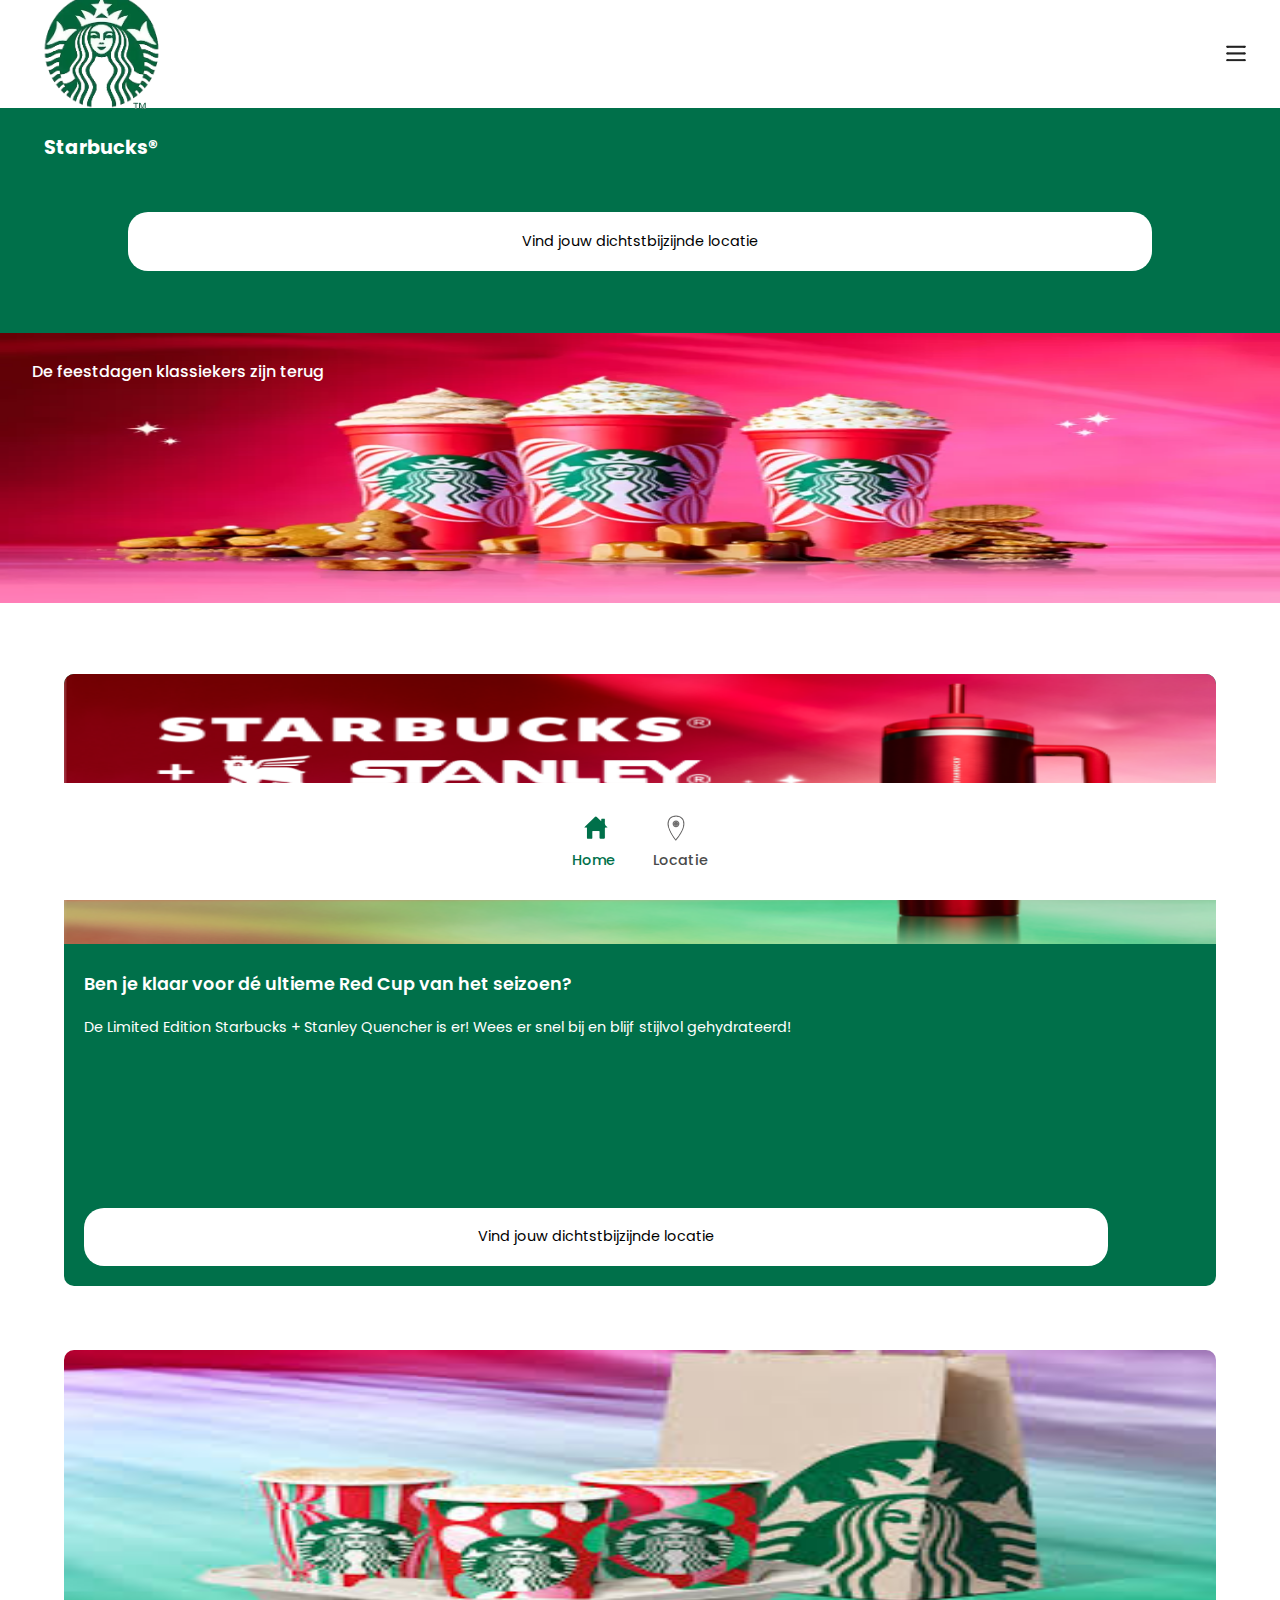
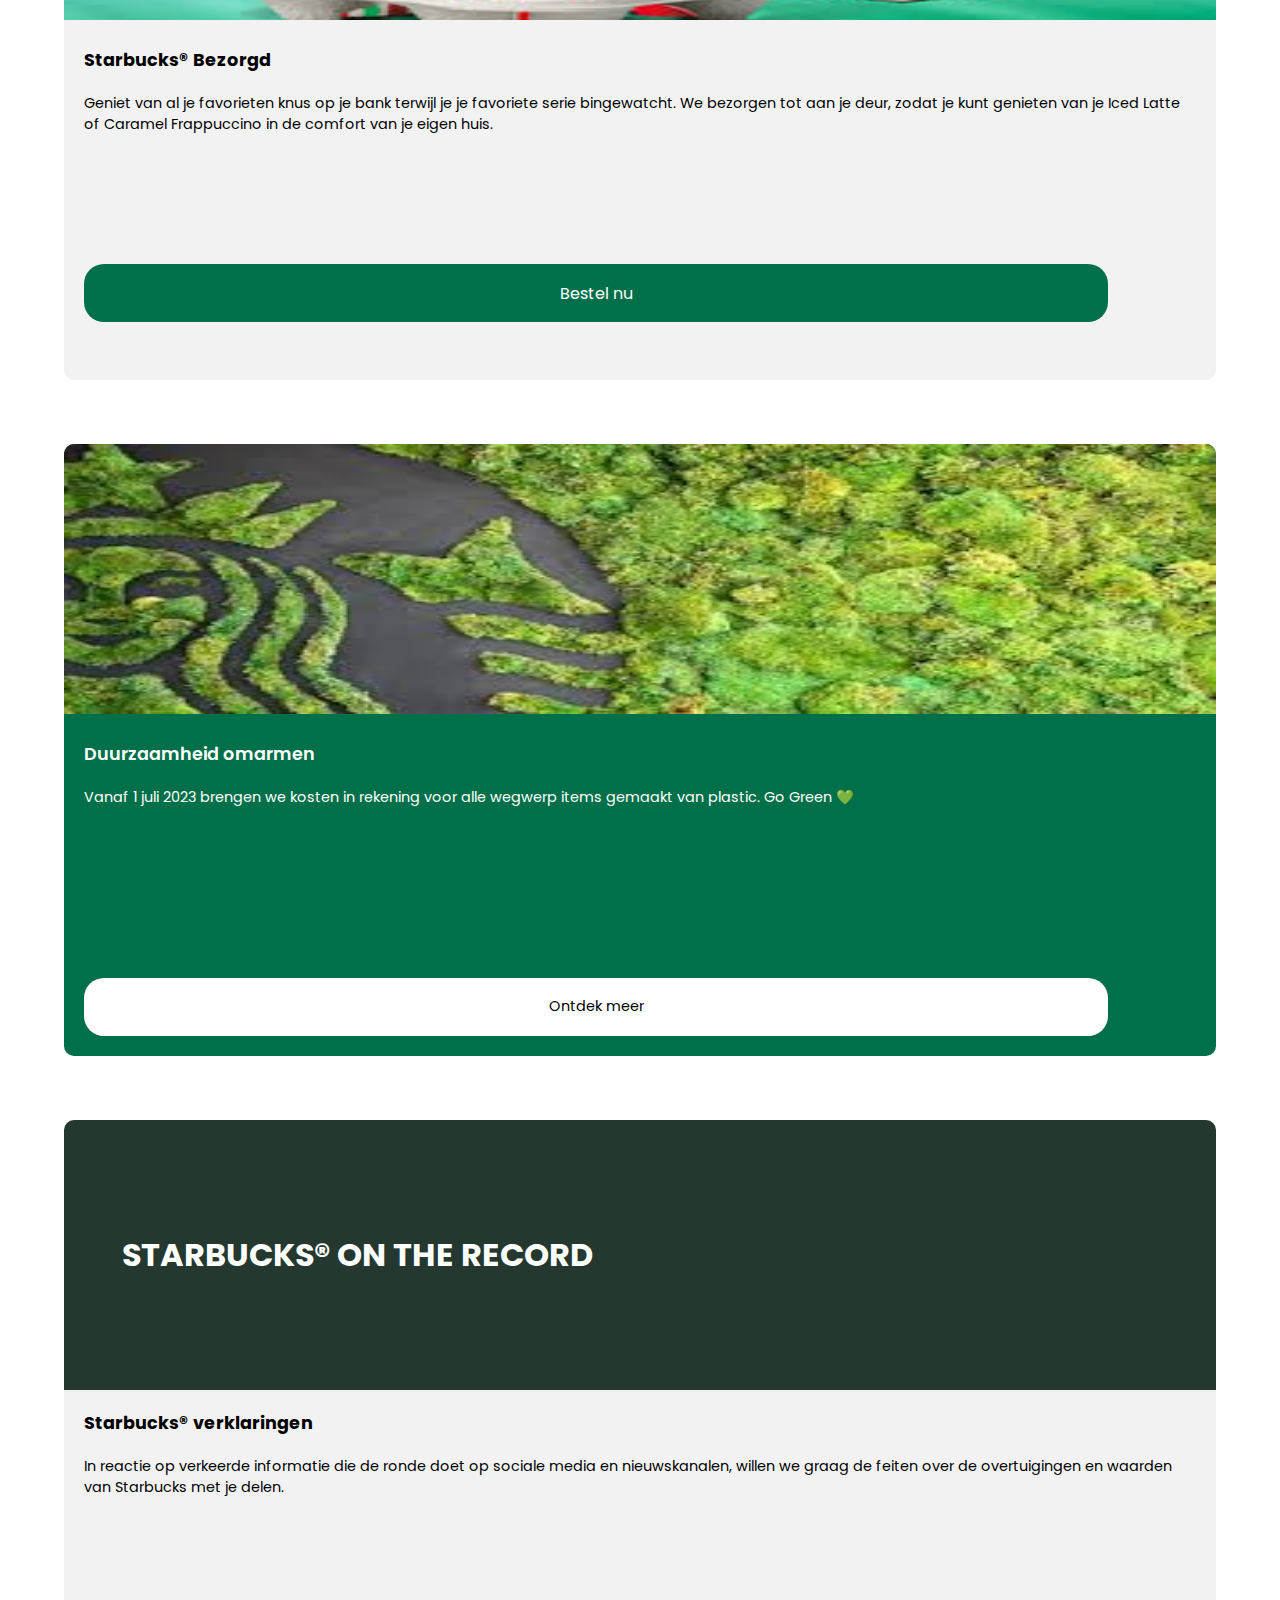
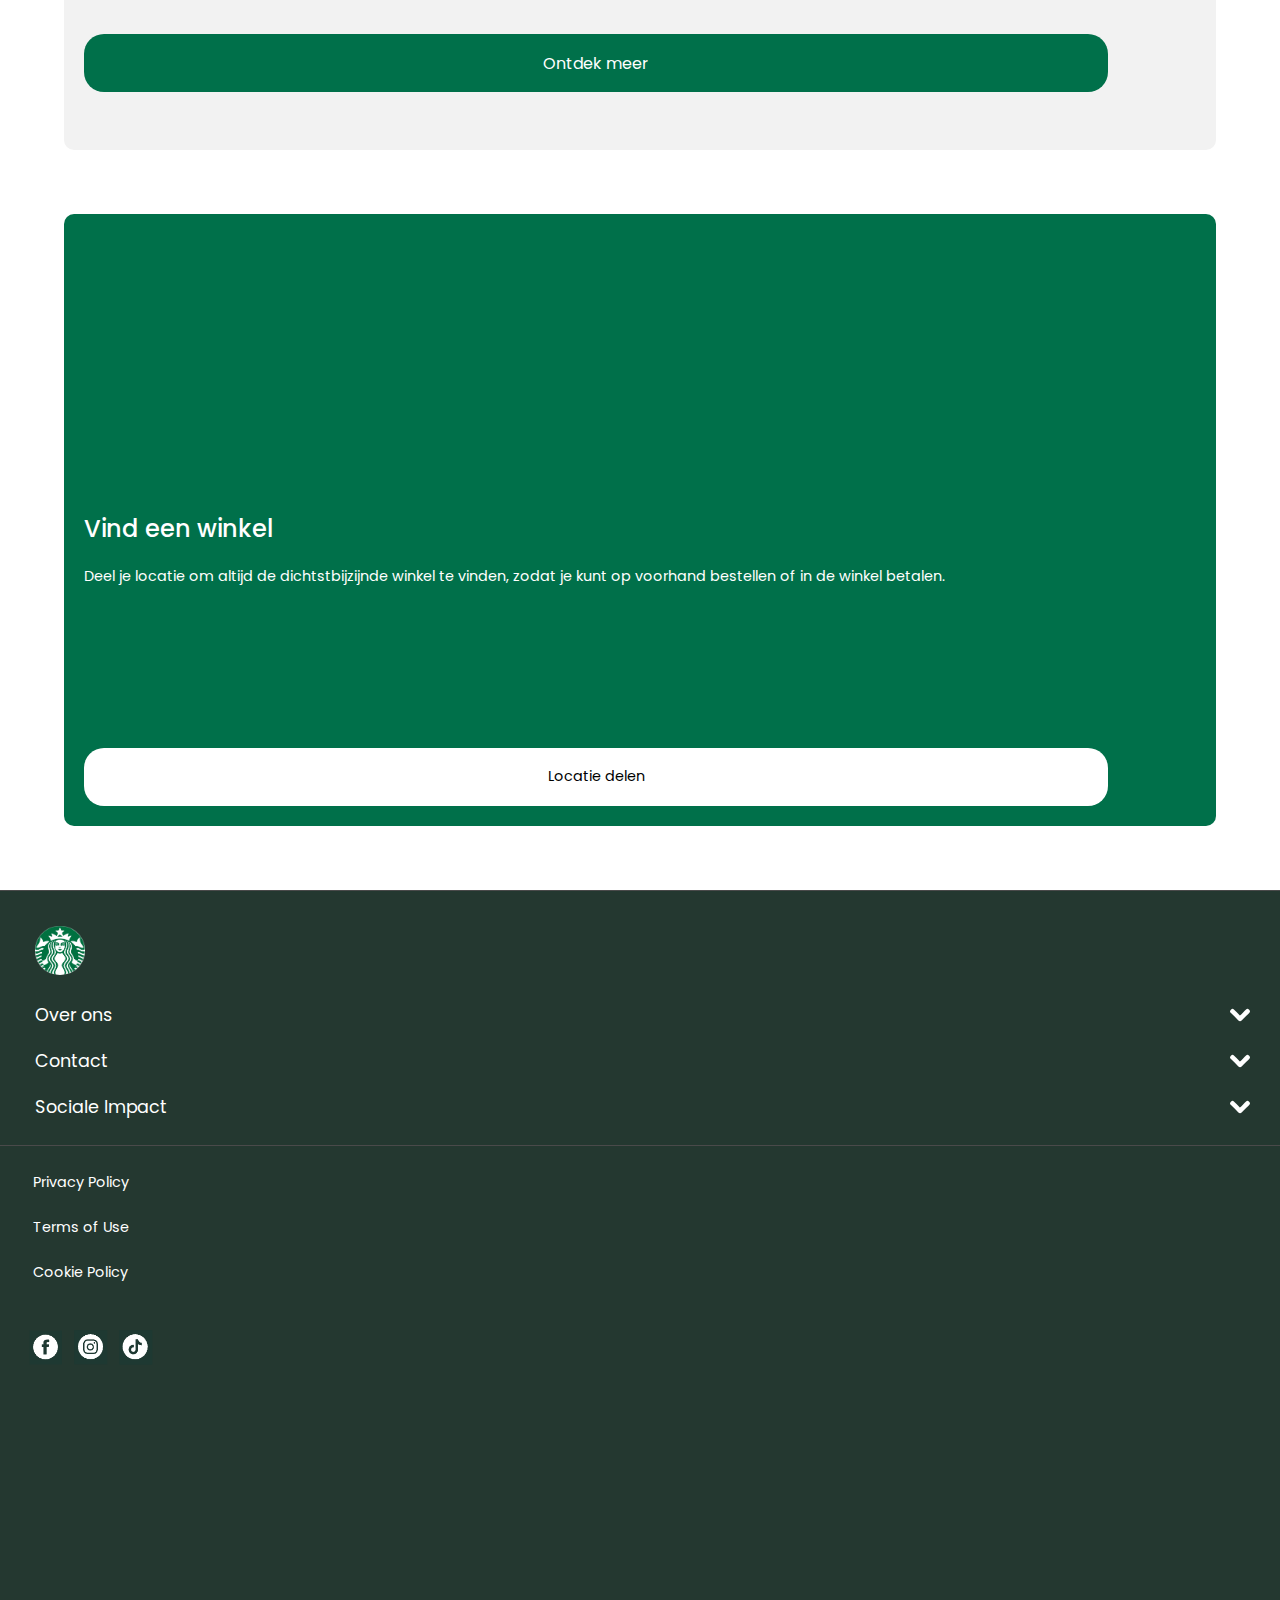
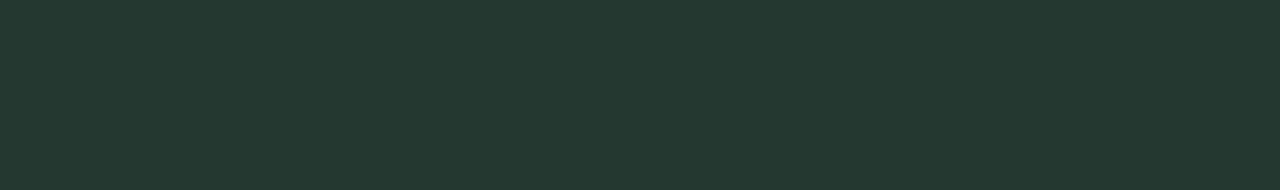
==== commit 756f2fac: "aanpassingen gedaan" ====
--- a/index.html
+++ b/index.html
@@ -12,7 +12,7 @@
 
 		<link rel="preconnect" href="https://fonts.googleapis.com">
 		<link rel="preconnect" href="https://fonts.gstatic.com" crossorigin>
-		<link href="https://fonts.googleapis.com/css2?family=Lato:ital,wght@0,100;0,300;0,400;0,700;0,900;1,100;1,300;1,400;1,700;1,900&display=swap" rel="stylesheet">
+		<link href="https://fonts.googleapis.com/css2?family=Poppins:ital,wght@0,100;0,200;0,300;0,400;0,500;0,600;0,700;0,800;0,900;1,100;1,200;1,300;1,400;1,500;1,600;1,700;1,800;1,900&display=swap" rel="stylesheet">
 	</head>
 
 	<body>
@@ -28,26 +28,29 @@
 				<div>
 					<ul class="menu_onderdeel_1">
 						<li><a class="huidige_pagina">Home</a></li>
-						<li><a href="#">Menu</a></li>
-						<li><a href="#">Onze koffies</a></li>
-						<li><a href="#">Bezorging</a></li>
-						<li><a href="#">Verantwoordelijkheid</a></li>
-						<li><a href="#">Carrière</a></li>
-						<li><a href="#">Studentenkorting</a></li>
+						<li><a href="https://www.starbucks.nl/nl/menu-nl">Menu</a></li>
+						<li><a href="https://www.starbucks.nl/nl/our-coffees-nl">Onze koffies</a></li>
+						<li><a href="https://www.starbucks.nl/nl/delivers-nl">Bezorging</a></li>
+						<li><a href="https://www.starbucks.nl/nl/responsibility-nl">Verantwoordelijkheid</a></li>
+						<li><a href="https://www.starbucks.nl/nl/carrierekansen">Carrière</a></li>
+						<li><a href="https://www.starbucks.nl/nl/student-discount-en">Studentenkorting</a></li>
 					</ul>
 			
-					<div>
+					<div class="menu_onderdeel_2">
 						<img src="images/afbeelding_locatie_icoon.svg" alt="Dit is een afbeelding van een locatie icoon.">
-						<a href="#">Vind een winkel</a>
+						<a href="https://www.starbucks.nl/store-locator">Vind een winkel</a>
 					</div>
 					
-					<details>
-						<summary>Nederlands</summary>
-						<ul>
-							<li><a href="#">English</a></li>
-							<li><a href="#">Nederlands</a></li>
-						</ul>
-					</details>	
+					<div class="menu_onderdeel_2">
+						<img src="images/afbeelding_wereldbol_icoon.svg" alt="Dit is een afbeelding van een wereldbol icoon.">
+						<details>
+							<summary>Nederlands</summary>
+							<ul>
+								<li><button>English</button></li>
+								<li><button>Nederlands</button></li>
+							</ul>
+						</details>	
+					</div>
 				</div>
 				
 				<details>
--- a/styles/style.css
+++ b/styles/style.css
@@ -7,9 +7,9 @@
 }
 
 * {
-	font-family: ;
+	font-family: poppins;
 	margin: 0;
-}
+}  
 
 summary {
 	display: flex;
@@ -39,6 +39,10 @@
 	height: 12vh;
 }
 
+header a {
+	color: black;
+}
+
 header img {
 	width: 13vw;
 	height: 13vh;
@@ -75,6 +79,7 @@
 
 	background-color: var(--secundaireKleur);
 	z-index: 15;
+	overflow-y: auto; 
 }
 
 nav button {
@@ -84,7 +89,6 @@
 
 nav a {
 	text-decoration: none;
-	margin: 20px;
 }
 
 nav ul {
@@ -95,6 +99,8 @@
 	border-top: 1px solid;
 	border-bottom: 1px solid;
 	border-color: #E0E0E0;
+	margin-top: 10px;
+	margin-bottom: 15px;
 }
 
 nav.toonMenu {
@@ -112,7 +118,34 @@
 }
 
 .menu_onderdeel_1 a {
-	color: black;
+	margin: 20px;
+}
+
+.menu_onderdeel_2 {
+	display: flex;
+	flex-direction: row;
+	align-items: center;
+	margin-left: 22px;
+	margin-bottom: 10px;
+	margin-top: 5px;
+}
+
+.menu_onderdeel_2 img {
+	width: 2em;
+	height: auto;
+	margin: 0;
+}
+
+.menu_onderdeel_2 a {
+	margin-left: 7px;
+}
+
+.menu_onderdeel_2 summary {
+	margin-left: 7px;
+	display: flex;
+	justify-content: space-between;
+	gap: 12em;
+	margin-top: 8px;
 }
 
 .huidige_pagina {
@@ -130,18 +163,26 @@
 
 	display: flex;
 	flex-direction: column;
-	justify-content: flex-end;
-	align-items: center;
+	/* justify-content: flex-end; */
+	/* align-items: center; */
+	/* Deze opties hierboven weer aan om terug te gaan naar wat je had. */
 
 }
 
 .inleiding h1 {
 	color: var(--secundaireKleur);
 	font-size: 1.2em;
-}
+	margin-top: 1.3em;
+	margin-left: 2.3em;
+}
+/* Hierboven en hieronder zijn margins toegevoegd door mij, Thomas Norden.
+We hebben samen alles geprobeerd maar dit was het enige wat lukte
+om dezelfde styling te krijgen als de starbucks website.
+don't judge, mijn schuld. Groetjes Thomas */
 
 .inleiding a {
-	margin: 20px;
+	align-self: center;
+	margin-top: 3.5em;
 }
 
 .inleiding a, 
@@ -151,7 +192,7 @@
 	background-color: var(--secundaireKleur);
 	color: black;
 	border: none;
-	font-size: 1em;
+	font-size: 0.9em;
 	
 	height: 6.5vh;
 	width: 80vw;
@@ -174,7 +215,7 @@
 	position: absolute;
 	color: var(--secundaireKleur);
 	font-size: 1em;
-	width: 29%;
+	width: 28%;
 	margin-left: 2.5%;
 	margin-top: 2%;
 	font-weight: 500;
@@ -186,10 +227,11 @@
 	background-color: var(--primaireKleur, green);
 	color: var(--secundaireKleur);
 	border-radius: 10px;
+	position: relative;
 
 	margin: 5%;
 	width: 90vw;
-	height: 65vh;
+	height: 68vh;
 }
 
 .groene_container img {
@@ -200,6 +242,7 @@
 
 .groene_container h2 {
 	font-size: 1.1em;
+	font-weight: 600;
 }
 
 .groene_container p {
@@ -215,6 +258,13 @@
 	margin: 20px;
 }
 
+.groene_container a, 
+.grijze_container a,
+.groene_container button {
+	position: absolute;
+	bottom: 0;
+}
+
 .groene_container:last-of-type h2 {
 	font-size: 1.5em;
 	font-weight: 500;
@@ -231,15 +281,15 @@
 	margin: 20px
 }
 
-
 /* Grijze vlakken - Pagina 1 */
 .grijze_container {
 	background-color: var(--tertaireKleur);
 	border-radius: 10px;
+	position: relative;
 
 	margin: 5%;
 	width: 90vw;
-	height: 65vh;
+	height: 70vh;
 }
 
 .grijze_container article {
@@ -316,7 +366,7 @@
 .algemene_onderdelen_footer {
 	background-color: var(--quaternaireKleur);
 	color: var(--secundaireKleur);
-	height: 90vh;
+	height: 100vh;
 }
 
 .algemene_onderdelen_footer div {
@@ -334,11 +384,11 @@
 }
 
 .algemene_onderdelen_footer a img {
-	width: 3em;
-	height: 3em;
+	width: 3.5em;
+	height: 5.5em;
 	border-radius: 200px;
 	padding-top: 20px;
-	padding-bottom: 20px;
+	padding-bottom: 10px;
 }
 
 .algemene_onderdelen_footer summary {
@@ -397,7 +447,7 @@
 
 
 /* ----------------------------------------------------- Pagina 2 - Ready to Drink ---------------------------------------------------- */
-header[data-page="pagina2"] h1{
+header[data-page="pagina2"] h1 {
     font-size: 1.3em;
 	text-transform: uppercase;
 	color: var(--primaireKleur);
@@ -436,7 +486,7 @@
 	text-decoration: none;
 	border-radius: 20px;
 	font-size: 1.1em;
-	height: 8vh;
+	height: 7vh;
 	width: 85vw;
 	font-weight: 550;
 
@@ -483,48 +533,11 @@
 	padding-top: 20px;
 }
 
-.extra_starbucks_kennis img {
-	width: 100vw;
-	height: auto;
-	margin-top: 50px;
-	margin-bottom: 20px;
-}
-
-.extra_starbucks_kennis h2 {
-	font-size: 1em;
-	padding-left: 20px;
-}
-
-.extra_starbucks_kennis h3 {
-	font-size: 2em;
-	padding: 20px;
-}
-
-.extra_starbucks_kennis p {
-	padding-left: 20px;
-}
-
-.extra_starbucks_kennis a {
-	text-decoration: none;
-	border-radius: 20px;
-	background-color: var(--primaireKleur);
-	color: var(--secundaireKleur);
-	font-size: 1.1em;
-	margin-left: 20px;
-	margin-top: 20px;
-	height: 7vh;
-	width: 70vw;
-
-	display: flex;
-	justify-content: center;
-	align-items: center;
-}
-
 .drankjes_overzicht {
 	background-color: #29473D;
 	color: var(--secundaireKleur);
 	padding: 20px;
-	height: 83vh;
+	height: auto;
 }
 
 .drankjes_overzicht h2 {
@@ -536,7 +549,6 @@
 	margin-bottom: 20px;
 	font-size: 1.2em;
 }
-
 
 /* Hieronder wordt de code van de site: https://codepen.io/shooft/pen/mdBOZLz gebruikt ter inspiratie voor de carrousel. */
 
@@ -583,6 +595,7 @@
 	
 	color: var(--secundaireKleur);
 	background-color: #ddd9;
+	border-radius: 100%;
 	outline: none;
 	box-shadow: inset 0 0 0 1px currentColor;
 	  
@@ -628,4 +641,220 @@
 	transform: translateY(0) rotate(-45deg);
 }
 
+#bekijkKnop {
+	background-color: white;
+	position: absolute;
+	left: 4.3em;
+	top: 23.4em;
+	padding: 0.4em 5em;
+	border-radius: 10em;
+	text-decoration: none;
+	color: var(--primaireKleur);
+}
+
 /* Einde van de gebruikte site ter inspiratie voor de carrousel */
+.extra_starbucks_kennis img {
+	width: 100vw;
+	height: auto;
+	margin-bottom: 10px;
+}
+
+.extra_starbucks_kennis h2 {
+	font-size: 1em;
+	padding-left: 20px;
+}
+
+.extra_starbucks_kennis h3 {
+	font-size: 2em;
+	padding-left: 20px;
+	padding-right: 20px;
+	padding-top: 10px;
+}
+
+.extra_starbucks_kennis p {
+	padding-left: 20px;
+	margin-top: 15px;
+}
+
+.extra_starbucks_kennis a {
+	text-decoration: none;
+	border-radius: 20px;
+	background-color: var(--primaireKleur);
+	color: var(--secundaireKleur);
+	font-size: 1.1em;
+	margin-left: 20px;
+	margin-top: 20px;
+	height: 6.5vh;
+	width: 70vw;
+
+	margin-bottom: 40px;
+
+	display: flex;
+	justify-content: center;
+	align-items: center;
+}
+
+.extra_starbucks_kennis:last-of-type a {
+	width: 50vw;
+}
+
+
+/* TEST */
+/********************/
+/* ALGEMENE STIJLEN */
+/********************/
+
+*, *::before, *::after {
+	box-sizing: border-box;
+  }
+  
+  :root {
+	  --maxWidth:32rem;
+  }
+  
+  body {
+	  grid-template-columns: minmax(auto, var(--maxWidth));
+	  justify-content:center;
+  }
+  
+	
+  /******************************/
+  /* DE CAROCARROUSEL CONTAINER */
+  /******************************/
+  
+  .caroCarrousel {
+	  /* basis waarden die door de hele carrousel gebruikt worden */
+	  /* kun je zelf aanpassen */
+	  --caroCarrouselMainColor:#333;
+		--caroCarrouselAccentColor:#1b75b3;
+	  --caroCarrouselShadeColor:#ddd9;
+  
+		position: relative;
+	  outline:none;
+	  padding-bottom: 20px;
+	  padding-top: 20px;
+  }
+  
+.caroCarrousel h2 {
+	padding-left: 20px;
+}
+  
+  
+  /************************************/
+  /* de carrousel elementen container */
+  .caroCarrousel > ul {
+	margin: 0; padding: 0;
+	list-style: none;
+	  display: flex;
+	  
+	  /* handmatig scrollen is mogelijk */
+	  overflow: hidden;
+	  
+	  /* snappen als er gescrolled wordt - andere helft bij li */
+	scroll-snap-type: inline mandatory;
+	
+	  /* smooth als met js gescrolled wordt */
+	  scroll-behavior: smooth;
+	
+	/* scrollbar zoveel mogelijk verbergen */
+	-webkit-overflow-scrolling: touch; /* voor iOS*/
+	-ms-overflow-style: none; /* voor IE */
+	  scrollbar-width: none; /* voor firefox */
+  }
+  
+  .caroCarrousel > ul::-webkit-scrollbar {
+	/* scrollbar zoveel mogelijk verbergen */
+	display: none; /* voor chrome, safari en edge*/
+  }
+  
+  
+  /**************************/
+  /* de carrousel elementen */
+  .caroCarrousel > ul li {
+	flex-basis: 100%;
+	flex-shrink: 0;
+	/* snappen als er gescrolled wordt - andere helft bij ul */
+	  scroll-snap-align:center;
+  }
+  
+  
+  /**********************************/
+  /* de carrousel elementen content */
+  
+  /* de stijlen voor jouw content hier */
+  .caroCarrousel > ul li > video {
+	display: block;
+	width: 100%;
+  }
+  
+  
+  /****************/
+  /* DE BOLLETJES */
+  /****************/
+  
+  /* de bolletjes container */
+  .caroCarrousel nav ul {
+	position: absolute;
+	  left: 2em; right: 2em;
+	  bottom: 0;
+	  margin: 0;
+	padding: 0 0 .5em;
+	list-style: none;
+	  
+	  display: flex;
+  /* 	flex-wrap:wrap; */
+	justify-content: center;
+	gap:.4em;
+  }
+  
+  /* een bolletje container */
+  .caroCarrousel > nav li {
+	  flex-basis: 1.2em;
+	  aspect-ratio: 1/1;
+  }
+  
+  /* de bolletjes */
+  .caroCarrousel > nav a {
+	display: block;
+	width:100%;
+	height:100%;
+	
+	text-decoration: none;
+	  color: var(--caroCarrouselMainColor);
+	background-color: var(--caroCarrouselShadeColor);
+	  border-radius: 50%;
+	outline: none;
+	  box-shadow: inset 0 0 0 1px currentColor;
+	
+	transition: 0.5s;
+  }
+  
+  .caroCarrousel > nav a:hover,
+  .caroCarrousel > nav a:focus {
+	color: var(--caroCarrouselAccentColor);
+  }
+  
+  .caroCarrousel > nav a.current {
+	background-color: currentColor;
+  }
+
+
+
+
+
+.menu2 {
+	position: fixed;
+	left: 0;
+	right: 0;
+	bottom: 0;
+	top: 0;
+	translate: -200% 0%;
+	transition: translate .3s;
+	background-color: var(--secundaireKleur);
+	width: 100%;
+	z-index: 30;
+}
+
+.openTweedeMenu {
+	translate: 0% 0%;
+}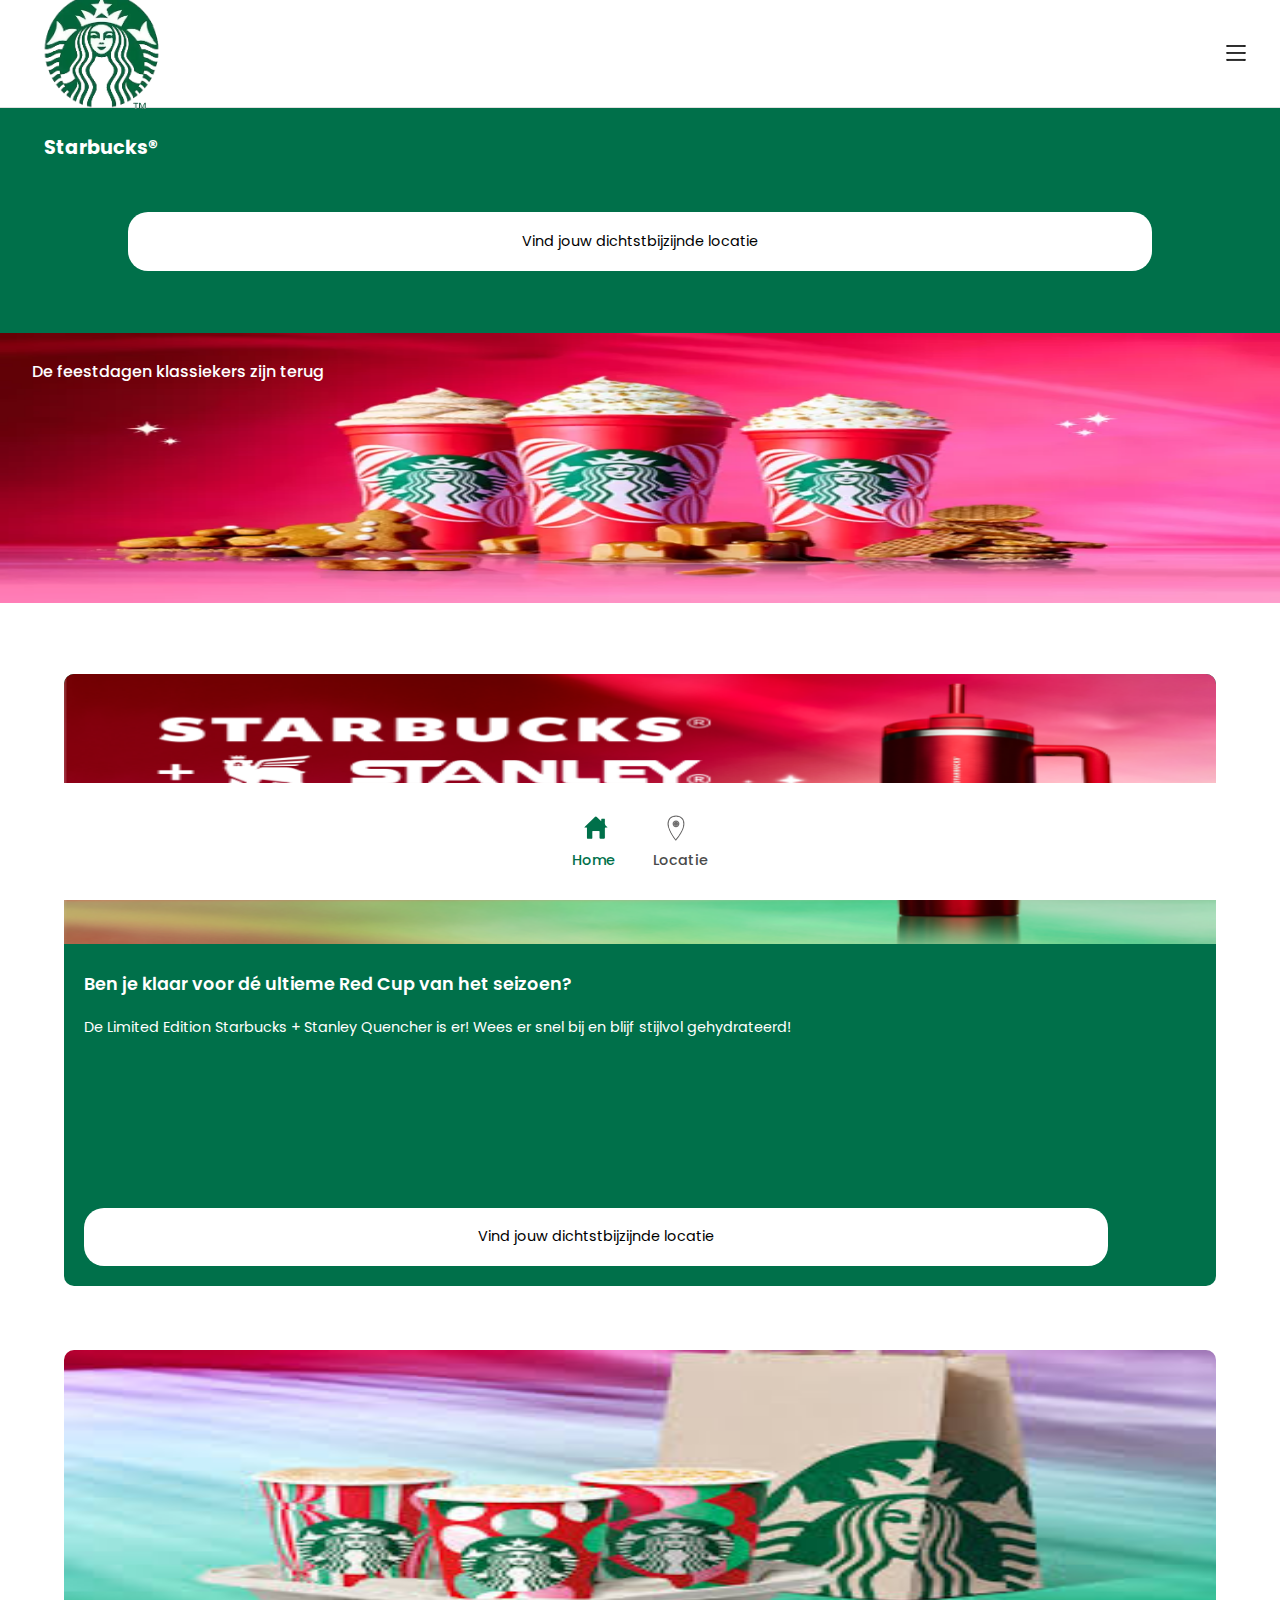
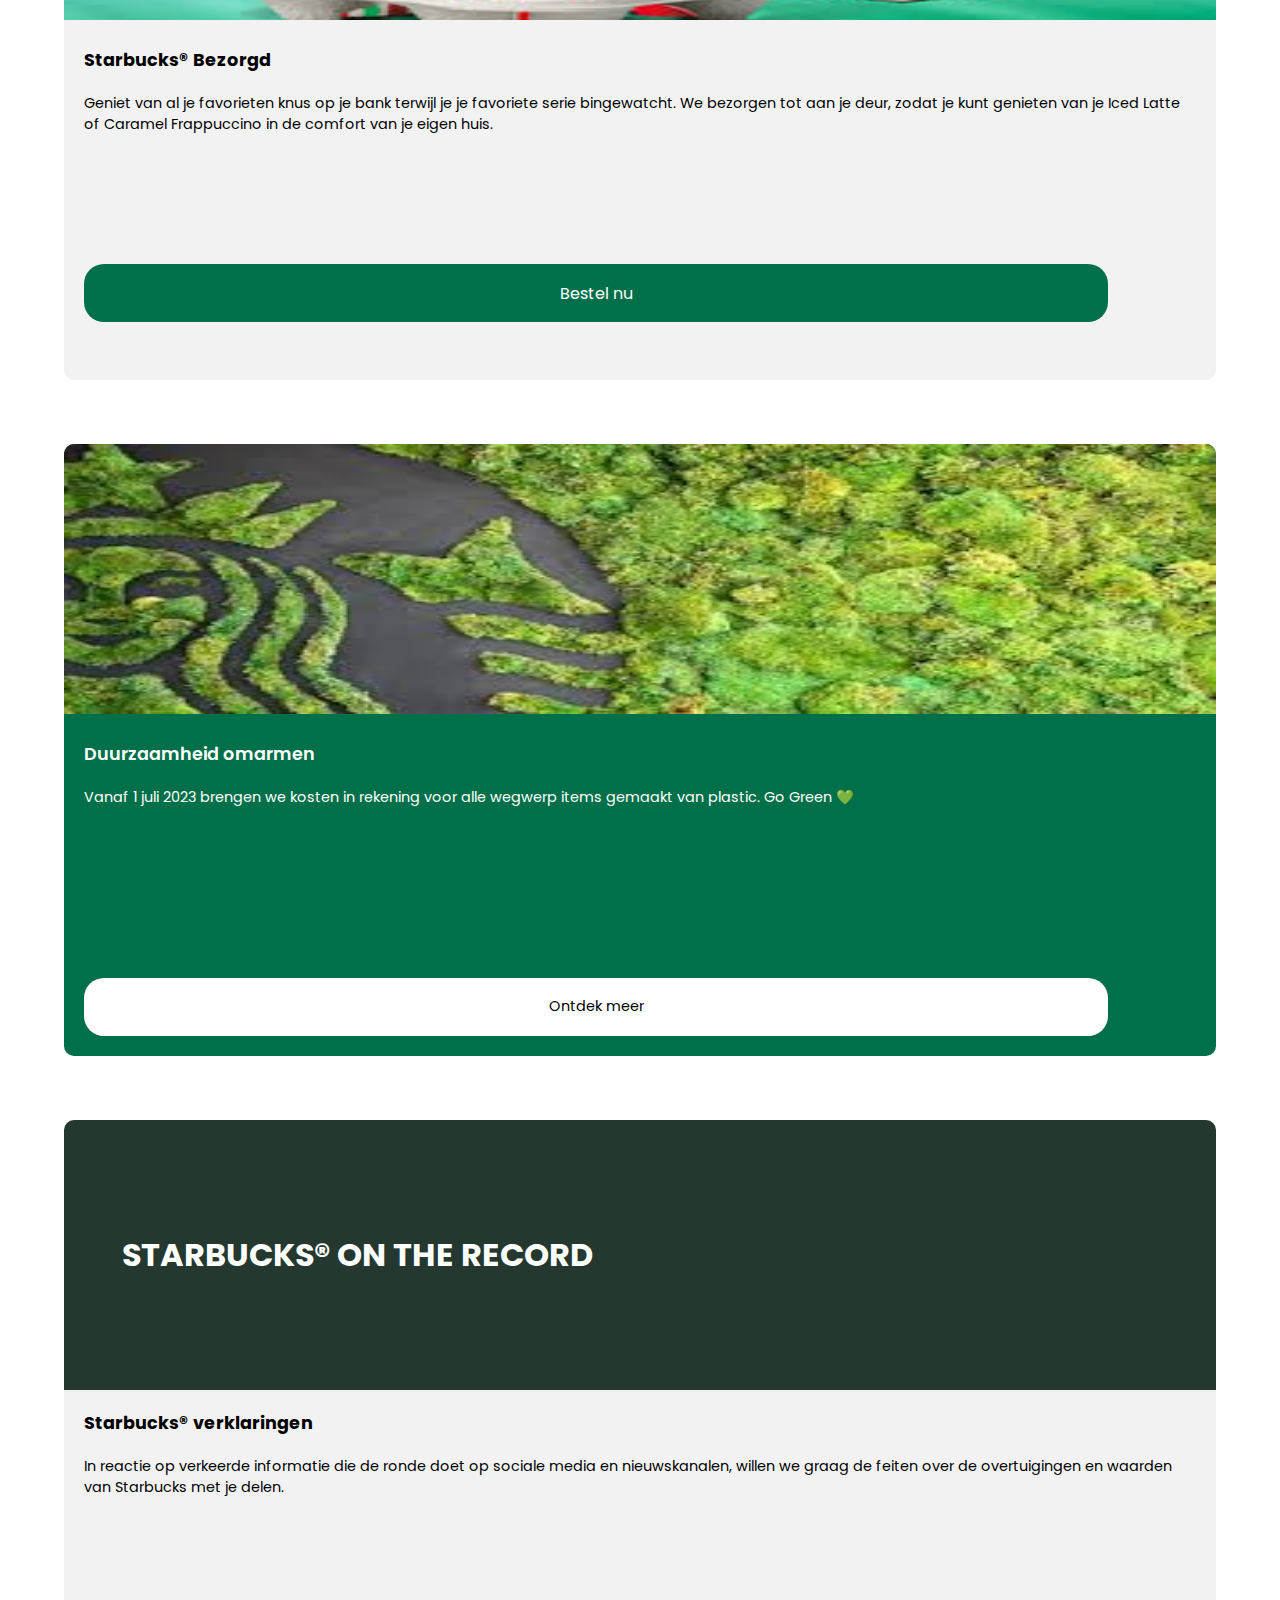
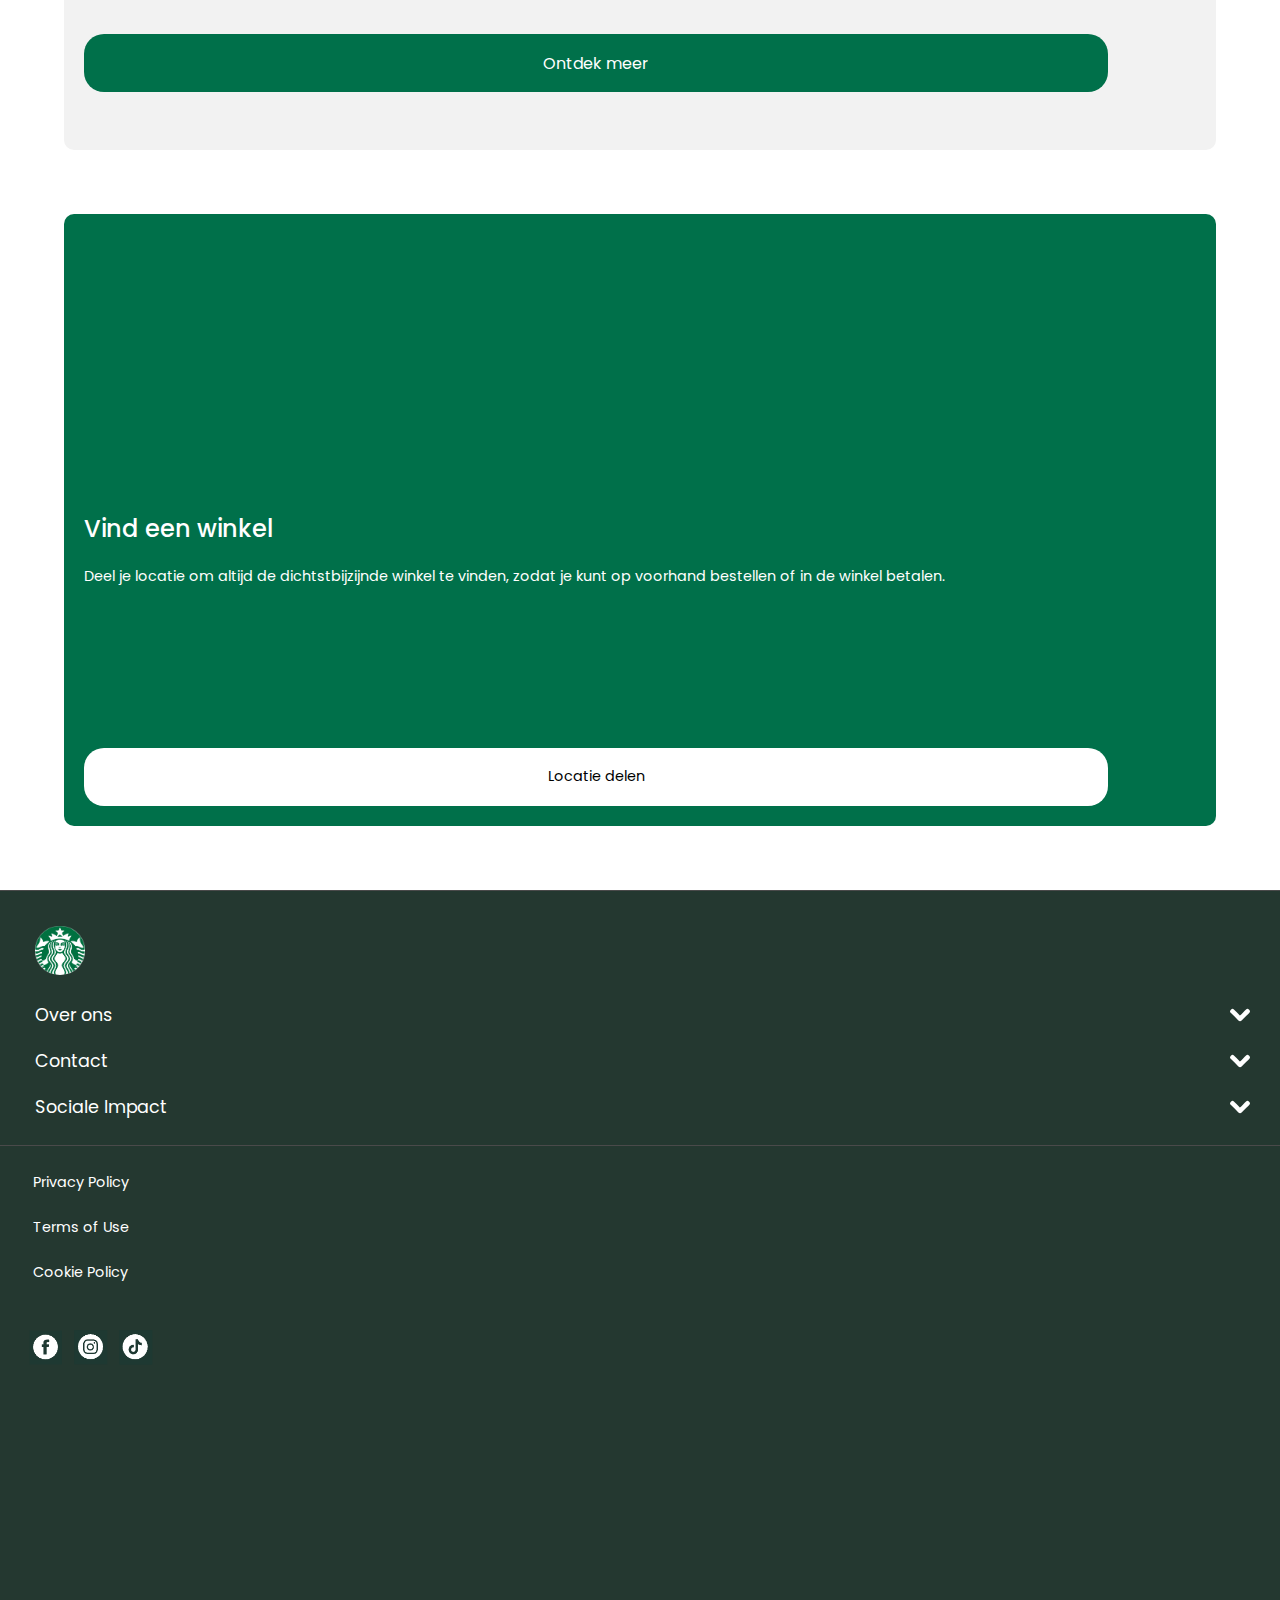
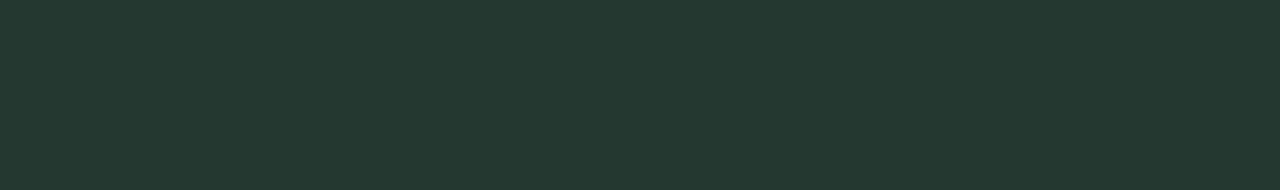
==== commit 9ae5caa3: "Aanpassingen gedaan" ====
--- a/index.html
+++ b/index.html
@@ -25,32 +25,30 @@
 					<img src="images/afbeelding_menu_sluiten.png" alt="">
 				</button>
 
-				<div>
-					<ul class="menu_onderdeel_1">
-						<li><a class="huidige_pagina">Home</a></li>
-						<li><a href="https://www.starbucks.nl/nl/menu-nl">Menu</a></li>
-						<li><a href="https://www.starbucks.nl/nl/our-coffees-nl">Onze koffies</a></li>
-						<li><a href="https://www.starbucks.nl/nl/delivers-nl">Bezorging</a></li>
-						<li><a href="https://www.starbucks.nl/nl/responsibility-nl">Verantwoordelijkheid</a></li>
-						<li><a href="https://www.starbucks.nl/nl/carrierekansen">Carrière</a></li>
-						<li><a href="https://www.starbucks.nl/nl/student-discount-en">Studentenkorting</a></li>
-					</ul>
+				<ul class="menu_onderdeel_1">
+					<li><a class="huidige_pagina">Home</a></li>
+					<li><a href="https://www.starbucks.nl/nl/menu-nl">Menu</a></li>
+					<li><a href="https://www.starbucks.nl/nl/our-coffees-nl">Onze koffies</a></li>
+					<li><a href="https://www.starbucks.nl/nl/delivers-nl">Bezorging</a></li>
+					<li><a href="https://www.starbucks.nl/nl/responsibility-nl">Verantwoordelijkheid</a></li>
+					<li><a href="https://www.starbucks.nl/nl/carrierekansen">Carrière</a></li>
+					<li><a href="https://www.starbucks.nl/nl/student-discount-en">Studentenkorting</a></li>
+				</ul>
 			
-					<div class="menu_onderdeel_2">
-						<img src="images/afbeelding_locatie_icoon.svg" alt="Dit is een afbeelding van een locatie icoon.">
-						<a href="https://www.starbucks.nl/store-locator">Vind een winkel</a>
-					</div>
+				<div class="menu_onderdeel_2">
+					<img src="images/afbeelding_locatie_icoon.svg" alt="Dit is een afbeelding van een locatie icoon.">
+					<a href="https://www.starbucks.nl/store-locator">Vind een winkel</a>
+				</div>
 					
-					<div class="menu_onderdeel_2">
-						<img src="images/afbeelding_wereldbol_icoon.svg" alt="Dit is een afbeelding van een wereldbol icoon.">
-						<details>
-							<summary>Nederlands</summary>
-							<ul>
-								<li><button>English</button></li>
-								<li><button>Nederlands</button></li>
-							</ul>
-						</details>	
-					</div>
+				<div class="menu_onderdeel_2">
+					<img src="images/afbeelding_wereldbol_icoon.svg" alt="Dit is een afbeelding van een wereldbol icoon.">
+					<details>
+						<summary>Nederlands</summary>
+						<ul>
+							<li><button>English</button></li>
+							<li><button>Nederlands</button></li>
+						</ul>
+					</details>	
 				</div>
 				
 				<details>
--- a/styles/style.css
+++ b/styles/style.css
@@ -37,6 +37,8 @@
 	align-items: center;
 	justify-content: space-between;
 	height: 12vh;
+	border-bottom: 1px solid #E0E0E0;
+}
 }
 
 header a {
@@ -71,10 +73,10 @@
 	position:fixed;
  	left:0;
   	right:0;
-  	top:0;
+  	top: 77px;
   	bottom:0;
   
-  	translate:-100% 0%;
+  	translate:100% 0%;
   	transition:translate .7s;
 
 	background-color: var(--secundaireKleur);
@@ -95,16 +97,15 @@
 	list-style: none;
 }
 
-nav > div {
-	border-top: 1px solid;
+nav.toonMenu {
+	translate:0% 0%;
+}
+
+nav .menu_onderdeel_2:last-of-type {
 	border-bottom: 1px solid;
 	border-color: #E0E0E0;
 	margin-top: 10px;
 	margin-bottom: 15px;
-}
-
-nav.toonMenu {
-	translate:0% 0%;
 }
 
 .menu_onderdeel_1 {
@@ -644,8 +645,9 @@
 #bekijkKnop {
 	background-color: white;
 	position: absolute;
-	left: 4.3em;
+	left: 50%;
 	top: 23.4em;
+	transform: translateX(-50%);
 	padding: 0.4em 5em;
 	border-radius: 10em;
 	text-decoration: none;
@@ -793,7 +795,7 @@
   /****************/
   
   /* de bolletjes container */
-  .caroCarrousel nav ul {
+  .carrousel_bolletjes ul {
 	position: absolute;
 	  left: 2em; right: 2em;
 	  bottom: 0;
@@ -808,13 +810,13 @@
   }
   
   /* een bolletje container */
-  .caroCarrousel > nav li {
+  .carrousel_bolletjes li {
 	  flex-basis: 1.2em;
 	  aspect-ratio: 1/1;
   }
   
   /* de bolletjes */
-  .caroCarrousel > nav a {
+  .carrousel_bolletjes a {
 	display: block;
 	width:100%;
 	height:100%;
@@ -829,12 +831,12 @@
 	transition: 0.5s;
   }
   
-  .caroCarrousel > nav a:hover,
-  .caroCarrousel > nav a:focus {
+  .carrousel_bolletjes a:hover,
+  .carrousel_bolletjes a:focus {
 	color: var(--caroCarrouselAccentColor);
   }
   
-  .caroCarrousel > nav a.current {
+  .carrousel_bolletjes a.current {
 	background-color: currentColor;
   }
 
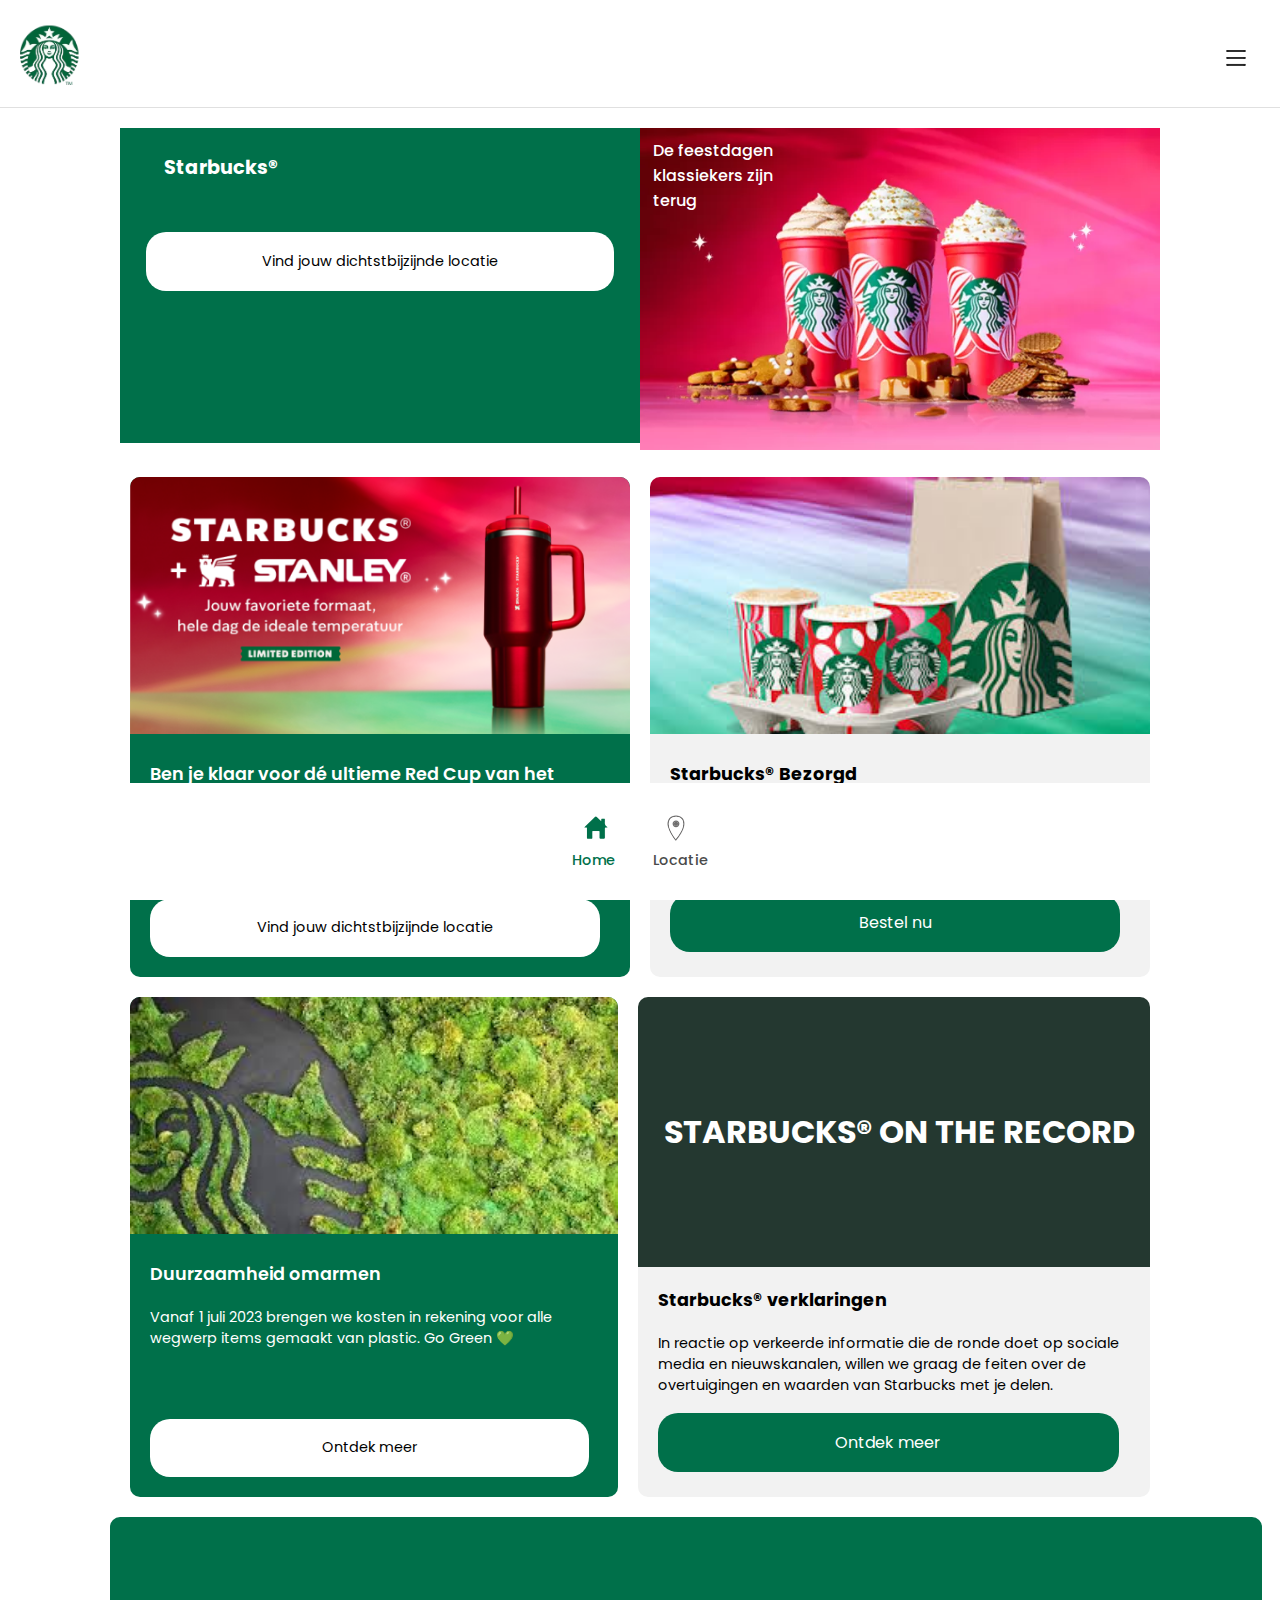
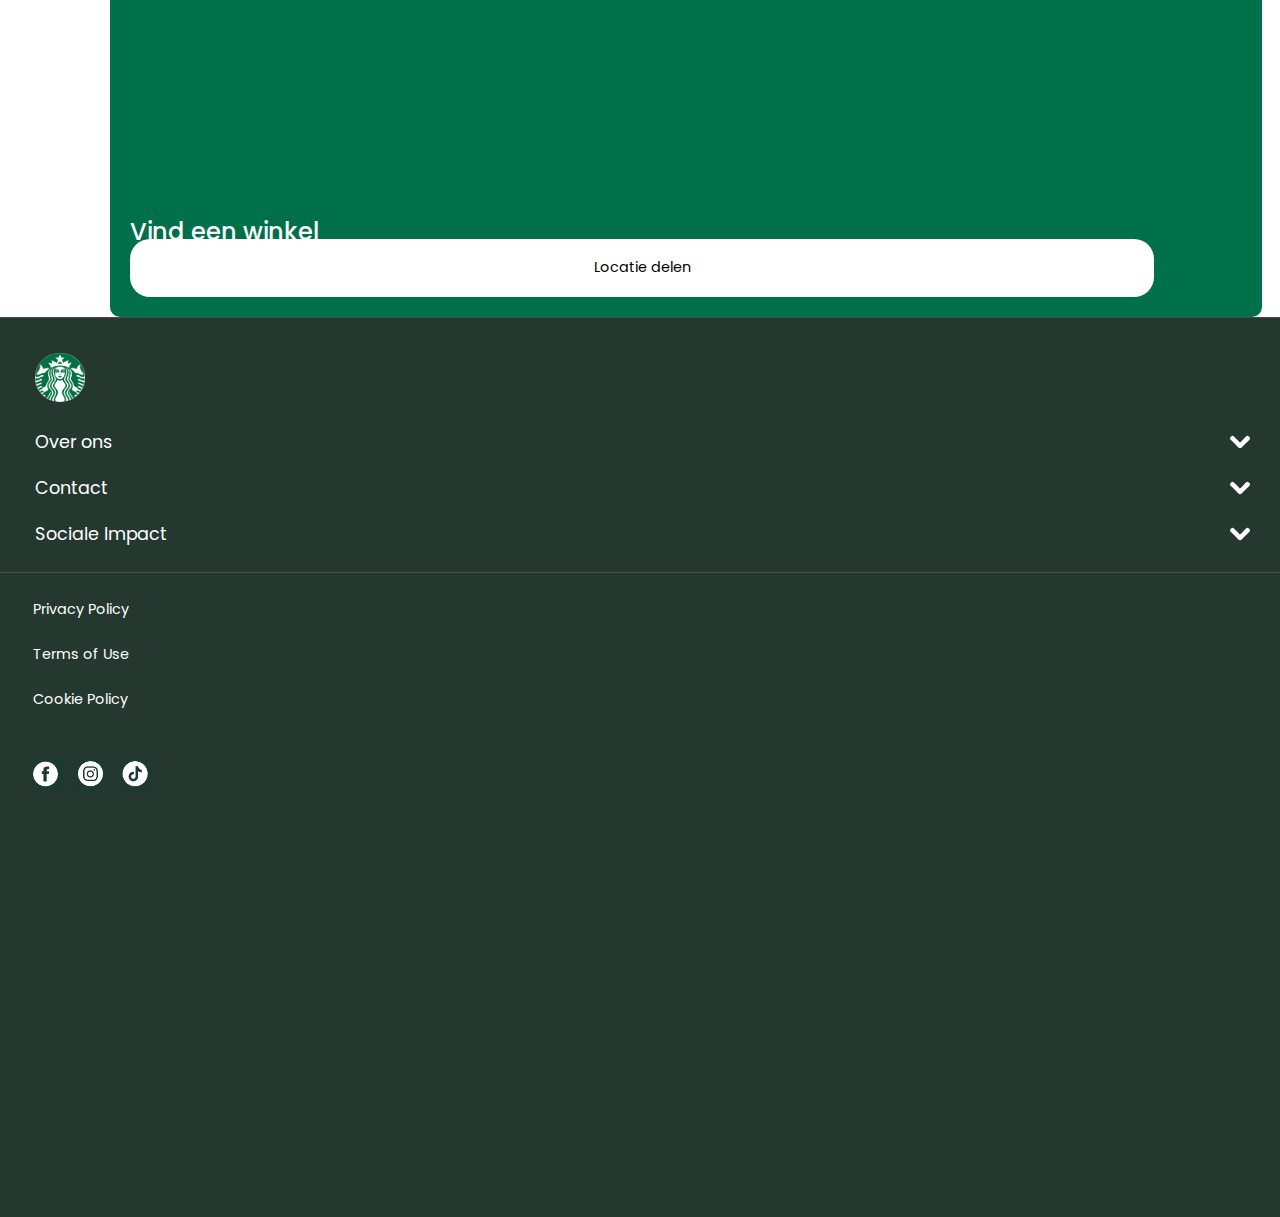
==== commit d27d465e: "responsive gemaakt" ====
--- a/index.html
+++ b/index.html
@@ -18,13 +18,9 @@
 	<body>
 		<header>
 			<a href="#"><img src="images/logo.svg" alt="Dit is een afbeelding van het logo van Starbucks."></a>
-			<button aria-hidden="true"><img src="images/afbeelding_hamburger-menu.png" alt=""></button>
+			<button aria-hidden="true"><img class="toggleAfbeelding" src="images/afbeelding_hamburger-menu.png" alt=""></button>
 
 			<nav>
-				<button aria-hidden="true">
-					<img src="images/afbeelding_menu_sluiten.png" alt="">
-				</button>
-
 				<ul class="menu_onderdeel_1">
 					<li><a class="huidige_pagina">Home</a></li>
 					<li><a href="https://www.starbucks.nl/nl/menu-nl">Menu</a></li>
@@ -80,44 +76,50 @@
 		</header>
 	
 		<main>
-			<section class="inleiding">
-				<h1>Starbucks®</h1>
-				<a href="#">Vind jouw dichtstbijzijnde locatie</a>
-			</section>	
+			<div class="inleiding_feest_wrapper">
+				<section class="inleiding">
+					<h1>Starbucks®</h1>
+					<a href="#">Vind jouw dichtstbijzijnde locatie</a>
+				</section>	
+		
+				<section class="feestdagen_container">
+					<h2>De feestdagen klassiekers zijn terug</h2>
+					<img src="images/afbeelding_feestdagen_klassiekers.webp" alt="Een afbeelding van drie verschillende drankjes. De drankjes die getoond worden zijn: Gingerbread Latte, Toffee Nut Latte en Stroopwafel Latte.">
+				</section>
+			</div>
+			
+			<div class="container_wrapper">
+				<section class="groene_container">
+					<img src="images/afbeelding_stanleycup.webp" alt="Een afbeelding van een actie waarbij je je favoriete drankjes van Starbucks nu in een Stanley Cup kan drinken.">
+		
+					<h2>Ben je klaar voor dé ultieme Red Cup van het seizoen?</h2>
+					<p>De Limited Edition Starbucks + Stanley Quencher is er! Wees er snel bij en blijf stijlvol gehydrateerd!</p>
+					<a href="#">Vind jouw dichtstbijzijnde locatie</a>
+				</section>
+				
+				<section class="grijze_container">
+					<img src="images/afbeelding_starbucks_bezorging.jpeg" alt="Een afbeelding van een aantal Starbucks drankjes die verpakt zijn voor bezorging.">
+					<h2>Starbucks® Bezorgd</h2>
+					<p>Geniet van al je favorieten knus op je bank terwijl je je favoriete serie bingewatcht. We bezorgen tot aan je deur, zodat je kunt genieten van je Iced Latte of Caramel Frappuccino in de comfort van je eigen huis.</p>
+					<a href="#">Bestel nu</a>
+				</section>
+			</div>
 	
-			<section class="feestdagen_container">
-				<h2>De feestdagen klassiekers zijn terug</h2>
-				<img src="images/afbeelding_feestdagen_klassiekers.webp" alt="Een afbeelding van drie verschillende drankjes. De drankjes die getoond worden zijn: Gingerbread Latte, Toffee Nut Latte en Stroopwafel Latte.">
-			</section>
-			
-			<section class="groene_container">
-				<img src="images/afbeelding_stanleycup.webp" alt="Een afbeelding van een actie waarbij je je favoriete drankjes van Starbucks nu in een Stanley Cup kan drinken.">
-	
-				<h2>Ben je klaar voor dé ultieme Red Cup van het seizoen?</h2>
-				<p>De Limited Edition Starbucks + Stanley Quencher is er! Wees er snel bij en blijf stijlvol gehydrateerd!</p>
-				<a href="#">Vind jouw dichtstbijzijnde locatie</a>
-			</section>
-			
-			<section class="grijze_container">
-				<img src="images/afbeelding_starbucks_bezorging.jpeg" alt="Een afbeelding van een aantal Starbucks drankjes die verpakt zijn voor bezorging.">
-				<h2>Starbucks® Bezorgd</h2>
-				<p>Geniet van al je favorieten knus op je bank terwijl je je favoriete serie bingewatcht. We bezorgen tot aan je deur, zodat je kunt genieten van je Iced Latte of Caramel Frappuccino in de comfort van je eigen huis.</p>
-				<a href="#">Bestel nu</a>
-			</section>
-	
-			<section class="groene_container">
-				<img src="images/afbeelding_duurzaamheid.jpeg" alt="Het logo van Starbucks weergegeven met groene planten.">
-				<h2>Duurzaamheid omarmen</h2>
-				<p>Vanaf 1 juli 2023 brengen we kosten in rekening voor alle wegwerp items gemaakt van plastic. Go Green 💚</p>
-				<a href="#">Ontdek meer</a>
-			</section>
-	
-			<section class="grijze_container">
-				<article><h3>Starbucks® on the record</h3></article>
-				<h2>Starbucks® verklaringen</h2>
-				<p>In reactie op verkeerde informatie die de ronde doet op sociale media en nieuwskanalen, willen we graag de feiten over de overtuigingen en waarden van Starbucks met je delen.</p>
-				<a href="#">Ontdek meer</a>
-			</section>
+			<div class="container_wrapper">
+				<section class="groene_container">
+					<img src="images/afbeelding_duurzaamheid.jpeg" alt="Het logo van Starbucks weergegeven met groene planten.">
+					<h2>Duurzaamheid omarmen</h2>
+					<p>Vanaf 1 juli 2023 brengen we kosten in rekening voor alle wegwerp items gemaakt van plastic. Go Green 💚</p>
+					<a href="#">Ontdek meer</a>
+				</section>
+		
+				<section class="grijze_container">
+					<article><h3>Starbucks® on the record</h3></article>
+					<h2>Starbucks® verklaringen</h2>
+					<p>In reactie op verkeerde informatie die de ronde doet op sociale media en nieuwskanalen, willen we graag de feiten over de overtuigingen en waarden van Starbucks met je delen.</p>
+					<a href="#">Ontdek meer</a>
+				</section>
+			</div>
 	
 			<section class="groene_container">
 				<iframe src="https://www.google.com/maps/embed?pb=!1m18!1m12!1m3!1d1209208.2639000192!2d4.706826622994318!3d52.223851711406134!2m3!1f0!2f0!3f0!3m2!1i1024!2i768!4f13.1!3m3!1m2!1s0x47c609c3db87e4bb%3A0xb3a175ceffbd0a9f!2sNederland!5e1!3m2!1snl!2snl!4v1732460500712!5m2!1snl!2snl" allowfullscreen="" loading="lazy" referrerpolicy="no-referrer-when-downgrade"></iframe>
--- a/styles/style.css
+++ b/styles/style.css
@@ -10,6 +10,10 @@
 	font-family: poppins;
 	margin: 0;
 }  
+
+body.menu-open {
+	overflow: hidden;
+}
 
 summary {
 	display: flex;
@@ -39,16 +43,16 @@
 	height: 12vh;
 	border-bottom: 1px solid #E0E0E0;
 }
-}
 
 header a {
 	color: black;
 }
 
 header img {
-	width: 13vw;
-	height: 13vh;
+	width: 60px;
+    height: 60px;
 	margin: 20px;
+	margin-top: 30px;
 }
 
 header button img {
@@ -84,17 +88,17 @@
 	overflow-y: auto; 
 }
 
-nav button {
-	margin-left: auto;
-	padding-top: 17px;
-}
-
 nav a {
 	text-decoration: none;
+	color: black;
 }
 
 nav ul {
 	list-style: none;
+}
+
+nav details ul {
+	margin-bottom: 20px;
 }
 
 nav.toonMenu {
@@ -124,21 +128,32 @@
 
 .menu_onderdeel_2 {
 	display: flex;
-	flex-direction: row;
 	align-items: center;
 	margin-left: 22px;
 	margin-bottom: 10px;
 	margin-top: 5px;
+
+	position: relative;
 }
 
 .menu_onderdeel_2 img {
-	width: 2em;
-	height: auto;
-	margin: 0;
+	position: absolute; 
+    top: 0; 
+    left: 0;
+    width: 2em;
+    height: auto;
+    margin: 0;
 }
 
 .menu_onderdeel_2 a {
 	margin-left: 7px;
+	padding-left: 35px;
+}
+
+.menu_onderdeel_2 ul button {
+	display: flex;
+	justify-content: flex-start;
+	height: 30px;
 }
 
 .menu_onderdeel_2 summary {
@@ -147,12 +162,18 @@
 	justify-content: space-between;
 	gap: 12em;
 	margin-top: 8px;
+	padding-left: 35px;
+}
+
+.menu2 button {
+	display: flex;
+	justify-content: flex-start;
+	text-decoration: underline;
 }
 
 .huidige_pagina {
 	font-weight: 600;
 }
-
 
 /* ----------------------------------------------------- Pagina 1 - Homepagina ---------------------------------------------------- */
 
@@ -208,8 +229,9 @@
 }
 
 .feestdagen_container img {
-	width: 100vw;
-	height: 30vh;
+	width: 100%;      
+    height: auto;     
+    max-width: 1200px;
 }
 
 .feestdagen_container h2 {
@@ -236,8 +258,9 @@
 }
 
 .groene_container img {
-	width: 90vw;
-	height: 30vh;
+	width: 100%;      
+    height: auto;     
+    max-width: 1200px;
 	border-radius: 10px 10px 0 0;
 }
 
@@ -306,8 +329,9 @@
 }
 
 .grijze_container img {
-	width: 90vw;
-	height: 30vh;
+	width: 100%;      
+    height: auto;     
+    max-width: 1200px;
 	border-radius: 10px 10px 0 0;
 }
 
@@ -655,10 +679,12 @@
 }
 
 /* Einde van de gebruikte site ter inspiratie voor de carrousel */
+
 .extra_starbucks_kennis img {
 	width: 100vw;
 	height: auto;
 	margin-bottom: 10px;
+	margin-top: 20px;
 }
 
 .extra_starbucks_kennis h2 {
@@ -731,43 +757,35 @@
 		--caroCarrouselAccentColor:#1b75b3;
 	  --caroCarrouselShadeColor:#ddd9;
   
-		position: relative;
-	  outline:none;
-	  padding-bottom: 20px;
-	  padding-top: 20px;
-  }
+	position: relative;
+	outline:none;
+	padding-bottom: 20px;
+	padding-top: 20px;
+}
   
 .caroCarrousel h2 {
 	padding-left: 20px;
 }
   
   
-  /************************************/
-  /* de carrousel elementen container */
-  .caroCarrousel > ul {
+
+.caroCarrousel > ul {
 	margin: 0; padding: 0;
 	list-style: none;
-	  display: flex;
-	  
-	  /* handmatig scrollen is mogelijk */
-	  overflow: hidden;
-	  
-	  /* snappen als er gescrolled wordt - andere helft bij li */
+	display: flex;
+	overflow: hidden;
 	scroll-snap-type: inline mandatory;
+	scroll-behavior: smooth;
 	
-	  /* smooth als met js gescrolled wordt */
-	  scroll-behavior: smooth;
-	
-	/* scrollbar zoveel mogelijk verbergen */
-	-webkit-overflow-scrolling: touch; /* voor iOS*/
-	-ms-overflow-style: none; /* voor IE */
-	  scrollbar-width: none; /* voor firefox */
-  }
-  
-  .caroCarrousel > ul::-webkit-scrollbar {
+	-webkit-overflow-scrolling: touch;
+	-ms-overflow-style: none; 
+	scrollbar-width: none;
+}
+  
+.caroCarrousel > ul::-webkit-scrollbar {
 	/* scrollbar zoveel mogelijk verbergen */
 	display: none; /* voor chrome, safari en edge*/
-  }
+}
   
   
   /**************************/
@@ -778,16 +796,18 @@
 	/* snappen als er gescrolled wordt - andere helft bij ul */
 	  scroll-snap-align:center;
   }
+
+.caroCarrousel > ul li > img {
+	display: block;
+	width: 100%;
+	height: auto;
+	margin-top: 35px;
+}
   
   
   /**********************************/
   /* de carrousel elementen content */
   
-  /* de stijlen voor jouw content hier */
-  .caroCarrousel > ul li > video {
-	display: block;
-	width: 100%;
-  }
   
   
   /****************/
@@ -795,24 +815,21 @@
   /****************/
   
   /* de bolletjes container */
-  .carrousel_bolletjes ul {
+.carrousel_bolletjes ul {
 	position: absolute;
-	  left: 2em; right: 2em;
-	  bottom: 0;
-	  margin: 0;
-	padding: 0 0 .5em;
+	left: 0; 
+	right: 0;
+	top: 6em;
 	list-style: none;
-	  
-	  display: flex;
-  /* 	flex-wrap:wrap; */
-	justify-content: center;
+	padding: 1em;
+	display: flex;
 	gap:.4em;
   }
   
   /* een bolletje container */
   .carrousel_bolletjes li {
-	  flex-basis: 1.2em;
-	  aspect-ratio: 1/1;
+	  flex-basis: 2em;
+	  height: 0.5em;
   }
   
   /* de bolletjes */
@@ -822,8 +839,8 @@
 	height:100%;
 	
 	text-decoration: none;
-	  color: var(--caroCarrouselMainColor);
-	background-color: var(--caroCarrouselShadeColor);
+	  color: var(--primaireKleur);
+	background-color: var(--secundaireKleur);
 	  border-radius: 50%;
 	outline: none;
 	  box-shadow: inset 0 0 0 1px currentColor;
@@ -833,7 +850,7 @@
   
   .carrousel_bolletjes a:hover,
   .carrousel_bolletjes a:focus {
-	color: var(--caroCarrouselAccentColor);
+	color: var(--primaireKleur);
   }
   
   .carrousel_bolletjes a.current {
@@ -859,4 +876,69 @@
 
 .openTweedeMenu {
 	translate: 0% 0%;
+}
+
+.inleiding_feest_wrapper,
+.container_wrapper {
+	display: flex;
+	flex-direction: column;
+}
+
+
+/* Media Queries */
+
+@media screen and (min-width: 470px) {
+	.groene_container, 
+	.grijze_container {
+		height: 500px;
+	}
+}
+
+@media screen and (min-width: 650px) {
+	.groene_container,
+	.grijze_container {
+		height: 550px;
+	}
+}
+
+@media screen and (min-width: 750px) {
+	.inleiding_feest_wrapper,
+	.container_wrapper {
+		flex-direction: row;
+		justify-content: space-between;
+		margin: 20px;
+	}
+
+	.groene_container, 
+	.grijze_container {
+		flex: 1;
+		margin: 0 10px;
+		max-height: 500px;
+	}
+
+	.inleiding a,
+	.groene_container a,
+	.grijze_container a {
+		max-width: 90%;
+	}
+
+	.inleiding {
+		width: 50%;
+		min-height: 35vh;
+	}
+	
+	.grijze_container article {
+		width: 100%;
+	}
+
+	.groene_container:last-of-type {
+		height: 25em;
+	}
+}
+
+@media screen and (min-width: 1000px) {
+	main {
+		padding-left: 100px;
+		padding-right: 100px;
+	}
 }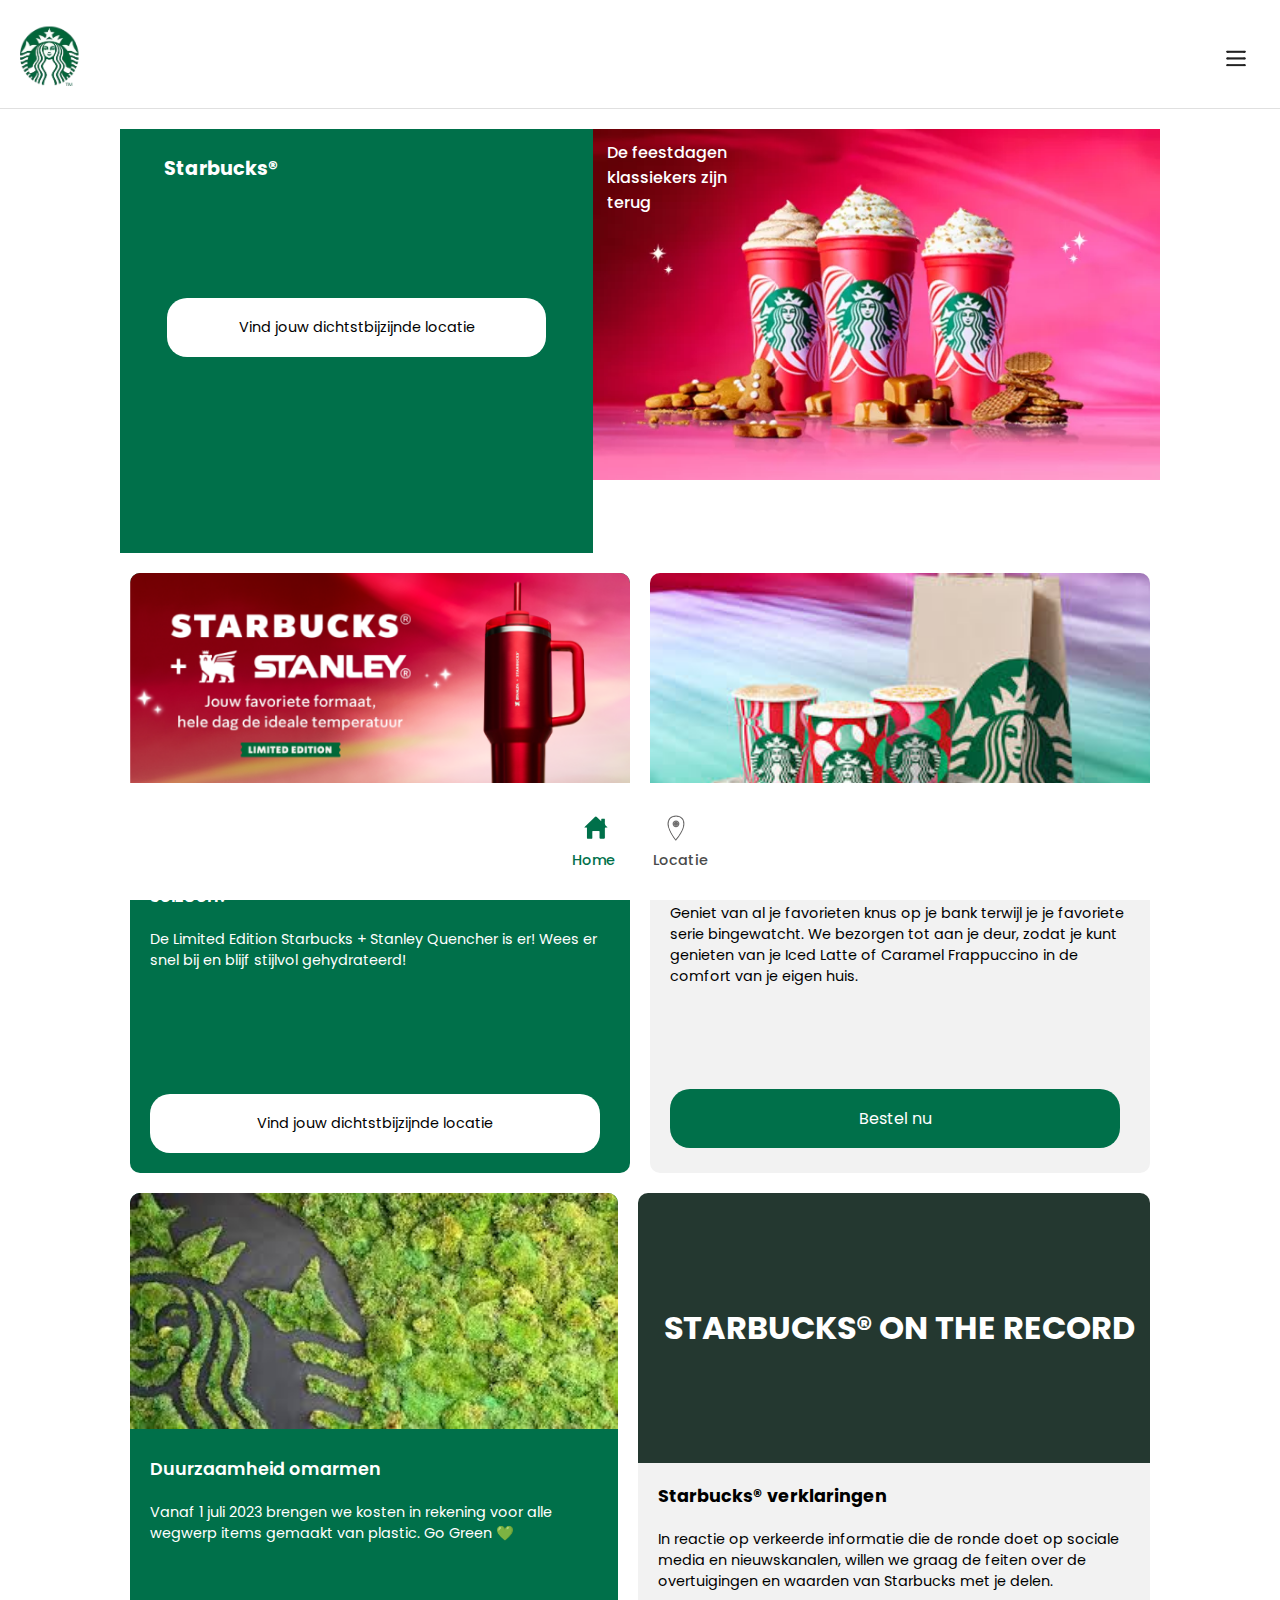
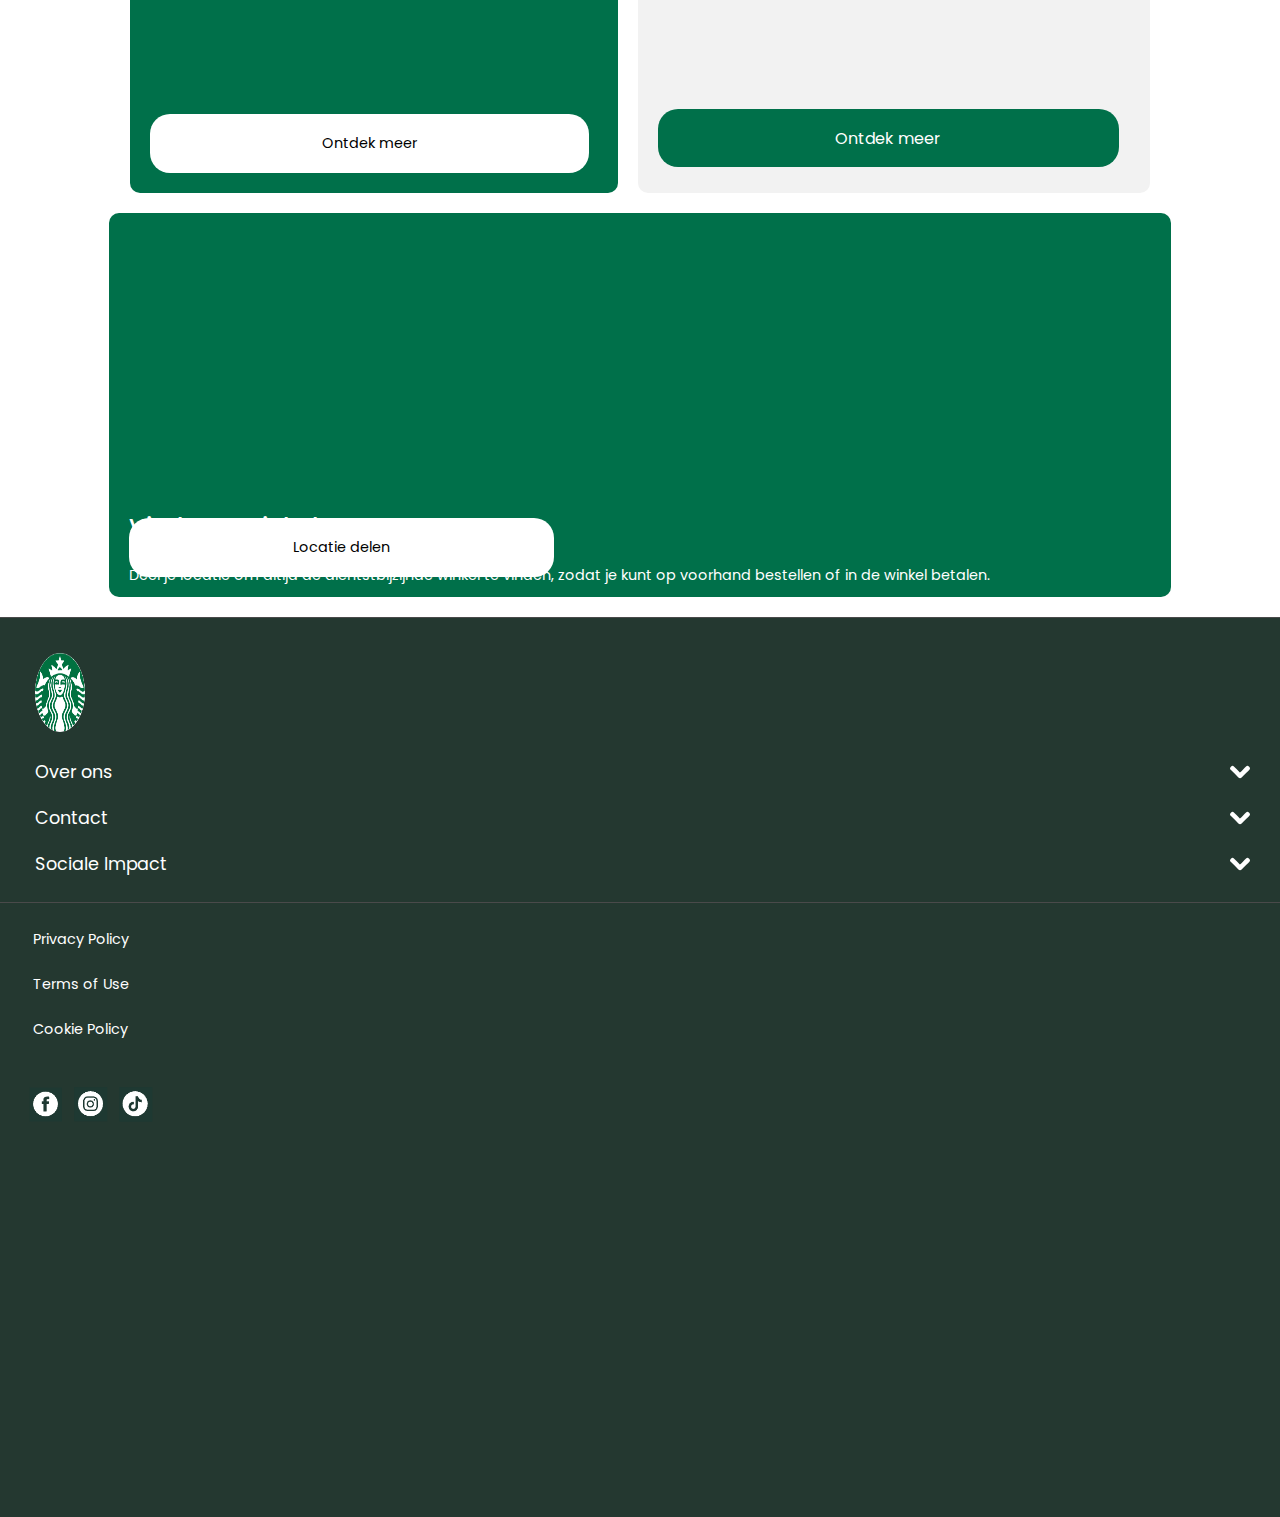
==== commit a8f41056: "x" ====
--- a/index.html
+++ b/index.html
@@ -169,9 +169,9 @@
 				</ul>
 
 				<ul class="algemene_onderdelen_footer_social_media">
-					<li><img src="images/afbeelding_facebook_logo.svg" alt=""></li>
-					<li><img src="images/afbeelding_instagram_logo.svg" alt=""></li>
-					<li><img src="images/afbeelding_tiktok_logo.svg" alt=""></li>
+					<li><img src="images/afbeelding_facebook_logo.svg" alt="Dit is een afbeelding van het Facebook logo."></li>
+					<li><img src="images/afbeelding_instagram_logo.svg" alt="Dit is een afbeelding van het Instagram logo."></li>
+					<li><img src="images/afbeelding_tiktok_logo.svg" alt="Dit is een afbeelding van het tiktok logo."></li>
 				</ul>
 			</section>
 
--- a/styles/style.css
+++ b/styles/style.css
@@ -165,6 +165,23 @@
 	padding-left: 35px;
 }
 
+.menu2 {
+	position: fixed;
+	left: 0;
+	right: 0;
+	bottom: 0;
+	top: 0;
+	translate: -200% 0%;
+	transition: translate .3s;
+	background-color: var(--secundaireKleur);
+	width: 100%;
+	z-index: 30;
+}
+
+.openTweedeMenu {
+	translate: 0% 0%;
+}
+
 .menu2 button {
 	display: flex;
 	justify-content: flex-start;
@@ -181,7 +198,7 @@
 .inleiding {
 	background-color: var(--primaireKleur, green);
 	width: 100vw;
-	height: 25vh;
+	height: auto;
 
 	display: flex;
 	flex-direction: column;
@@ -726,37 +743,9 @@
 	width: 50vw;
 }
 
-
-/* TEST */
-/********************/
-/* ALGEMENE STIJLEN */
-/********************/
-
-*, *::before, *::after {
-	box-sizing: border-box;
-  }
-  
-  :root {
-	  --maxWidth:32rem;
-  }
-  
-  body {
-	  grid-template-columns: minmax(auto, var(--maxWidth));
-	  justify-content:center;
-  }
-  
-	
-  /******************************/
-  /* DE CAROCARROUSEL CONTAINER */
-  /******************************/
+/* Hieronder wordt de code van de site: https://codepen.io/shooft/pen/abmLPwy gebruikt ter inspiratie voor de carrousel. */
   
   .caroCarrousel {
-	  /* basis waarden die door de hele carrousel gebruikt worden */
-	  /* kun je zelf aanpassen */
-	  --caroCarrouselMainColor:#333;
-		--caroCarrouselAccentColor:#1b75b3;
-	  --caroCarrouselShadeColor:#ddd9;
-  
 	position: relative;
 	outline:none;
 	padding-bottom: 20px;
@@ -767,8 +756,6 @@
 	padding-left: 20px;
 }
   
-  
-
 .caroCarrousel > ul {
 	margin: 0; padding: 0;
 	list-style: none;
@@ -783,19 +770,14 @@
 }
   
 .caroCarrousel > ul::-webkit-scrollbar {
-	/* scrollbar zoveel mogelijk verbergen */
-	display: none; /* voor chrome, safari en edge*/
-}
-  
-  
-  /**************************/
-  /* de carrousel elementen */
-  .caroCarrousel > ul li {
+	display: none;
+}
+
+.caroCarrousel > ul li {
 	flex-basis: 100%;
 	flex-shrink: 0;
-	/* snappen als er gescrolled wordt - andere helft bij ul */
-	  scroll-snap-align:center;
-  }
+	scroll-snap-align:center;
+}
 
 .caroCarrousel > ul li > img {
 	display: block;
@@ -804,17 +786,6 @@
 	margin-top: 35px;
 }
   
-  
-  /**********************************/
-  /* de carrousel elementen content */
-  
-  
-  
-  /****************/
-  /* DE BOLLETJES */
-  /****************/
-  
-  /* de bolletjes container */
 .carrousel_bolletjes ul {
 	position: absolute;
 	left: 0; 
@@ -824,59 +795,38 @@
 	padding: 1em;
 	display: flex;
 	gap:.4em;
-  }
-  
-  /* een bolletje container */
-  .carrousel_bolletjes li {
-	  flex-basis: 2em;
-	  height: 0.5em;
-  }
-  
-  /* de bolletjes */
-  .carrousel_bolletjes a {
+}
+  
+.carrousel_bolletjes li {
+	flex-basis: 2em;
+	height: 0.5em;
+}
+  
+.carrousel_bolletjes a {
 	display: block;
 	width:100%;
 	height:100%;
 	
 	text-decoration: none;
-	  color: var(--primaireKleur);
+	color: var(--primaireKleur);
 	background-color: var(--secundaireKleur);
-	  border-radius: 50%;
+	border-radius: 50%;
 	outline: none;
-	  box-shadow: inset 0 0 0 1px currentColor;
+	box-shadow: inset 0 0 0 1px currentColor;
 	
 	transition: 0.5s;
-  }
-  
-  .carrousel_bolletjes a:hover,
-  .carrousel_bolletjes a:focus {
+}
+  
+.carrousel_bolletjes a:hover,
+.carrousel_bolletjes a:focus {
 	color: var(--primaireKleur);
-  }
-  
-  .carrousel_bolletjes a.current {
+}
+  
+.carrousel_bolletjes a.current {
 	background-color: currentColor;
-  }
-
-
-
-
-
-.menu2 {
-	position: fixed;
-	left: 0;
-	right: 0;
-	bottom: 0;
-	top: 0;
-	translate: -200% 0%;
-	transition: translate .3s;
-	background-color: var(--secundaireKleur);
-	width: 100%;
-	z-index: 30;
-}
-
-.openTweedeMenu {
-	translate: 0% 0%;
-}
+}
+
+/* Einde van de gebruikte inspiratie van de site: https://codepen.io/shooft/pen/abmLPwy voor de carrousel. */
 
 .inleiding_feest_wrapper,
 .container_wrapper {
@@ -884,6 +834,15 @@
 	flex-direction: column;
 }
 
+.drankjes_quiz_wrapper {
+	display: flex;
+	flex-direction: column;
+}
+
+.kennis_wrapper {
+	display: flex;
+	flex-direction: column;
+}
 
 /* Media Queries */
 
@@ -897,15 +856,16 @@
 @media screen and (min-width: 650px) {
 	.groene_container,
 	.grijze_container {
-		height: 550px;
+		height: 600px;
 	}
 }
 
 @media screen and (min-width: 750px) {
 	.inleiding_feest_wrapper,
-	.container_wrapper {
+	.container_wrapper,
+	.drankjes_quiz_wrapper,
+	.kennis_wrapper {
 		flex-direction: row;
-		justify-content: space-between;
 		margin: 20px;
 	}
 
@@ -913,7 +873,7 @@
 	.grijze_container {
 		flex: 1;
 		margin: 0 10px;
-		max-height: 500px;
+		max-height: 800px;
 	}
 
 	.inleiding a,
@@ -924,15 +884,48 @@
 
 	.inleiding {
 		width: 50%;
-		min-height: 35vh;
 	}
 	
+	.drankjes_quiz_wrapper {
+		margin-top: 4em;
+	}
+
+	.quiz, 
+	.quiz img,
 	.grijze_container article {
 		width: 100%;
 	}
 
+	.quiz a {
+		width: 80%;
+	}
+
+	.drankjes_overzicht,
+	.extra_starbucks_kennis:first-of-type {
+		width: 50%;
+	}
+
+	.extra_starbucks_kennis a {
+		width: 76%;
+	}
+
+	.extra_starbucks_kennis img {
+		width: 25em;
+	}
+
+	.caroCarrousel {
+		max-width: 25em;
+		margin-left: auto;
+		margin-right: auto;
+	}
+}
+
+@media screen and (min-width: 750px) and (max-width:1000px) {
 	.groene_container:last-of-type {
 		height: 25em;
+		margin-left: auto;
+		margin-right: auto;
+		margin-bottom: 20px;
 	}
 }
 
@@ -941,4 +934,83 @@
 		padding-left: 100px;
 		padding-right: 100px;
 	}
-}+
+	main button {
+		max-width: 40%;
+	}
+
+	.groene_container:last-of-type iframe {
+		max-width: 83vw;
+	}
+
+	.groene_container:last-of-type {
+		max-width: 83vw;
+		max-height: 30vw;
+		margin-left: auto;
+		margin-right: auto;
+		margin-bottom: 20px;
+	}
+
+	#aanpasbare_linktekst {
+		max-width: 40%;
+		margin-right: auto;
+		margin-left: auto;
+	}
+
+	.extra_starbucks_kennis:last-of-type {
+		width: 50%;
+	}
+
+	.extra_starbucks_kennis:last-of-type a {
+		width: 40%;
+	}
+
+	.drankjes_quiz_wrapper {
+		max-height: 800px ;
+	}
+
+	.quiz img {
+		width: 80%;
+	}
+
+	.inleiding_feest_wrapper {
+		justify-content: center;
+		height: 47.1vh;
+	}
+
+	.inleiding a {
+		margin-top: 8em;
+		width: 80%;
+	}
+}
+
+@media (prefers-color-scheme: dark) {
+	body {
+		background-color: black;
+		color: white;
+	}
+
+	header img {
+		background-color: white;
+	}
+
+	.grijze_container p, 
+	.grijze_container h2, 
+	.quiz p {
+		color: black;
+	}
+
+	header nav, 
+	.menu2, 
+	.menu2 button, 
+	header button {
+		background-color: black;
+	}
+
+	header nav li a, 
+	details, 
+	.menu2 a, 
+	.menu2 li{
+		color: white;
+	}
+  }